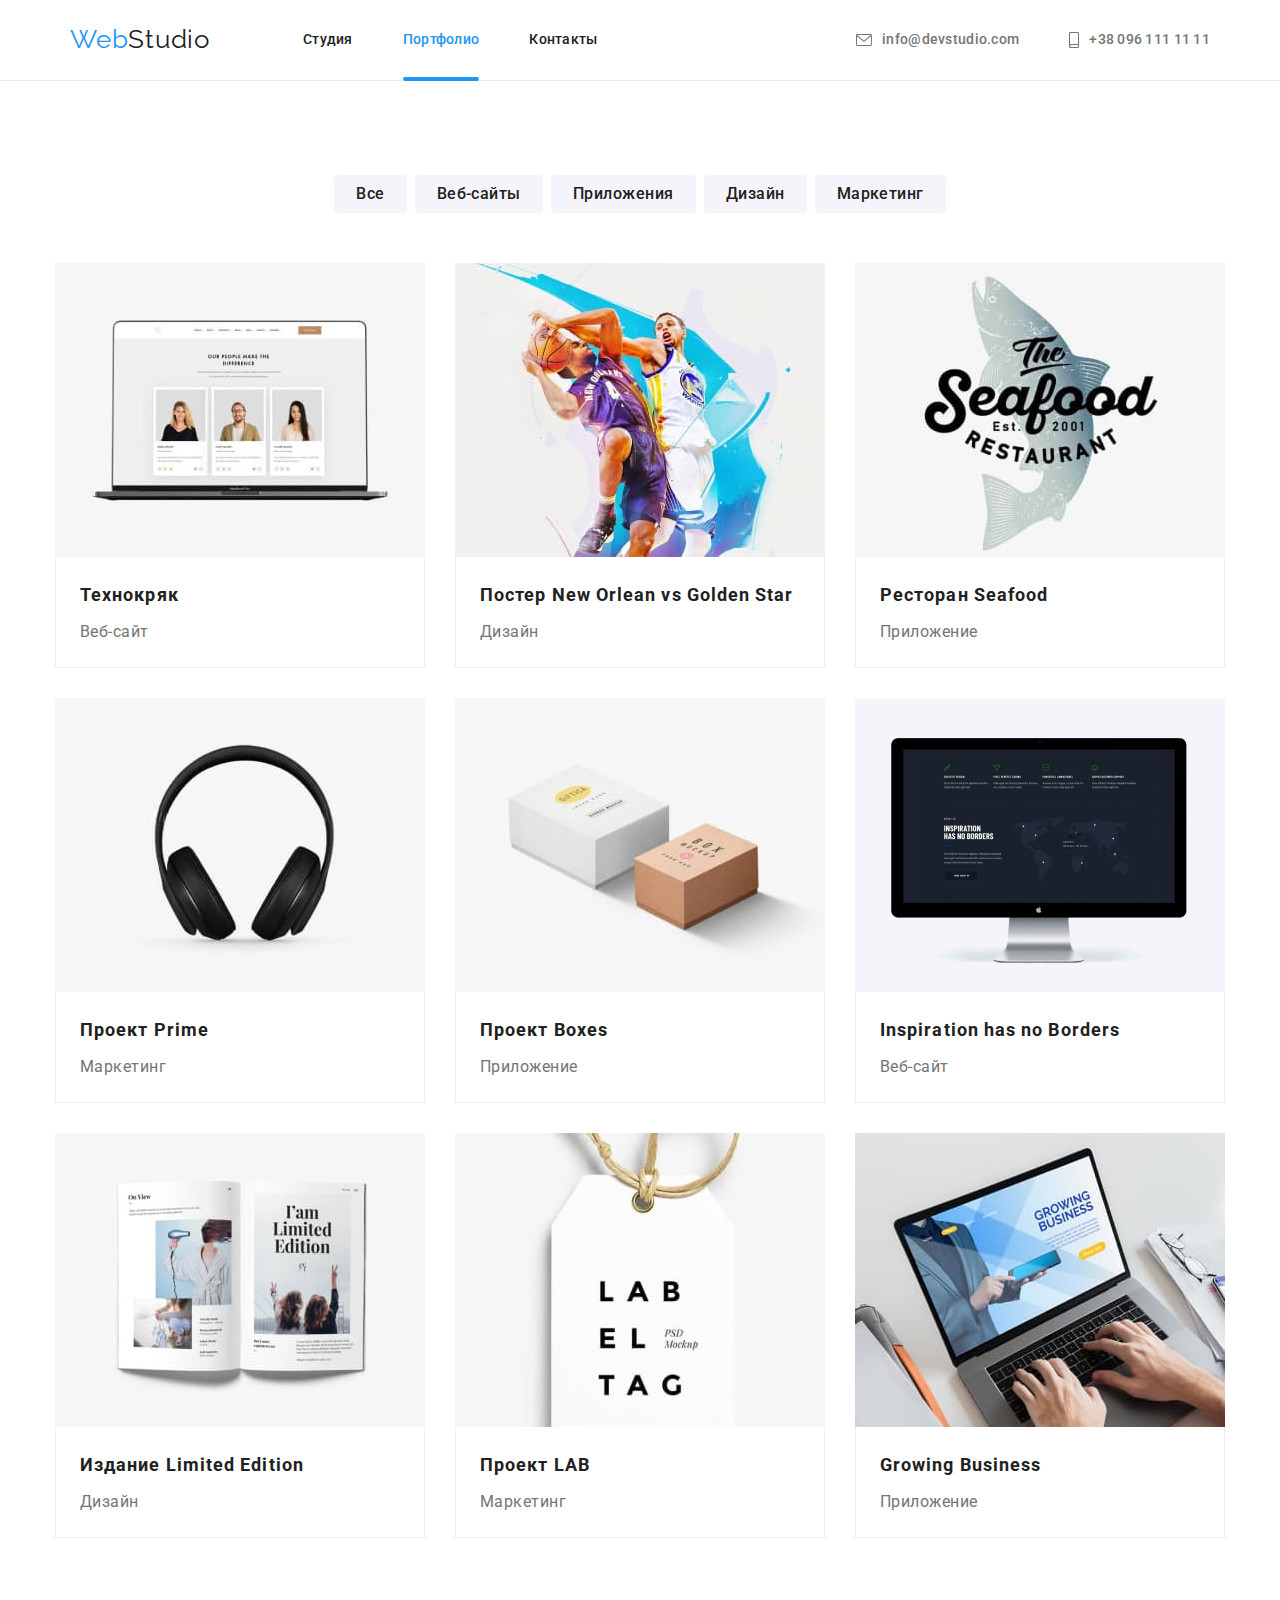
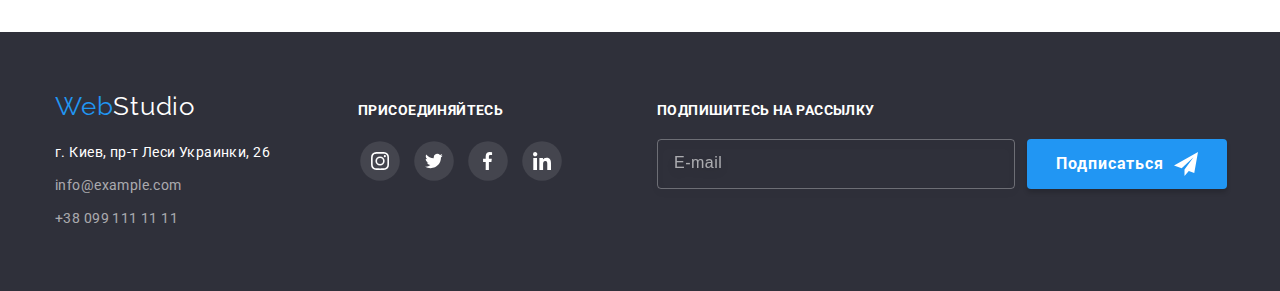
==== portfolio.html @ c90f74dd "Поменяла классы по БЕМ по странице Студии, шапка, футер (без проверки ментора)" ====
<!DOCTYPE html>
<html lang="ru">

<head>
    <meta charset="UTF-8">
    <meta http-equiv="X-UA-Compatible" content="IE=edge">
    <meta name="viewport" content="width=device-width, initial-scale=1.0">
    <title>Document</title>

    <link rel="preconnect" href="https://fonts.googleapis.com">
    <link rel="preconnect" href="https://fonts.gstatic.com" crossorigin>
    <link
        href="https://fonts.googleapis.com/css2?family=Raleway:wght@700&family=Roboto:wght@400;500;700;900&display=swap"
        rel="stylesheet">
    <link rel="stylesheet" href="https://cdnjs.cloudflare.com/ajax/libs/modern-normalize/1.1.0/modern-normalize.min.css"
    integrity="sha512-wpPYUAdjBVSE4KJnH1VR1HeZfpl1ub8YT/NKx4PuQ5NmX2tKuGu6U/JRp5y+Y8XG2tV+wKQpNHVUX03MfMFn9Q=="
    crossorigin="anonymous" referrerpolicy="no-referrer" />

    <link rel="stylesheet" href="./css/styles.css">
</head>

<body>

    <!-- Шапка сайта -->
    
    <header class="page-header">
        <div class="container header">
            <a href="/" class="logo">
                <span lang="en">Web</span><span class="logo__text">Studio</span>
            </a>
        
            <nav class="site-nav">
                <ul class="site-nav__list">
                    <li class="site-nav__item">
                        <a href="./index.html" class="site-nav__link">Студия</a>
                    </li>
                    <li class="site-nav__item">
                        <a href="./portfolio.html" class="site-nav__link site-nav__link--active">Портфолио</a>
                    </li>
                    <li class="site-nav__item">
                        <a href="#" class="site-nav__link">Контакты</a>
                    </li>
                </ul>
            </nav>
        
            <ul class="contacts-list">
                <li class="contacts-list__item">
                    <a href="mailto:info@devstudio.com" class="contacts-list__link">
                    <svg class="contacts-list__icon" width="16px" height="12px">
                        <use href="./images/icons.svg#envelope"></use>
                    </svg>info@devstudio.com</a>
                </li>
                <li class="contacts-list__item">
                    <a href="tel:+380961111111" class="contacts-list__link">
                    <svg class="contacts-list__icon" width="10px" height="16px">
                        <use href="./images/icons.svg#smartphone"></use>
                    </svg>+38 096 111 11 11</a>
                </li>
            </ul>
        </div>
    </header>

    <main>  

     <!-- Портфолио -->
    
        <section class="portfolio-section">

            <!-- Фильтр -->

            <h1 class="hidden-elem">Портфолио</h1>
            <div class="container">
                <ul class="portfolio-list">
                    <li class="item"><button type="button" class="btn-filter">Все</button></li>
                    <li class="item"><button type="button" class="btn-filter">Веб-сайты</button></li>
                    <li class="item"><button type="button" class="btn-filter">Приложения</button></li>
                    <li class="item"><button type="button" class="btn-filter">Дизайн</button></li>
                    <li class="item"><button type="button" class="btn-filter">Маркетинг</button></li>
                </ul>
            </div>

            <!-- Герой -->

            <div class="container">
                <ul class="portfolio">
                    <li class="element">
                        <div class="portfolio-thumb">
                            <img src="./images/people.jpg" 
                                class="portfolio-photo" 
                                alt="Наши люди" 
                                width="370">
                            <div class="thumb-info">
                                    <p>Технокряк это современная площадка распространения коронавируса. Компании используют эту платформу для цифрового
                                    шпионажа и атак на защищённые сервера конкурентов.</p>
                            </div>
                        </div>
                        <div class="portfolio-card">
                            <h2 class="porfolio-title">Технокряк</h2>
                            <p class="portfolio-project">Веб-сайт</p>
                        </div>
                    </li>

                    <li class="element">
                        <div class="portfolio-thumb">
                            <img src="./images/poster.jpg" 
                                class="portfolio-photo" 
                                alt="Постер Новый Орлеан" 
                                width="370">
                            <div class="thumb-info">
                                <p>Технокряк это современная площадка распространения коронавируса. Компании используют эту
                                    платформу для цифрового
                                    шпионажа и атак на защищённые сервера конкурентов.</p>
                            </div>
                        </div>
                        <div class="portfolio-card">
                            <h2 class="porfolio-title">Постер New Orlean vs Golden Star</h2>
                            <p class="portfolio-project">Дизайн</p>
                        </div>
                    </li>

                    <li class="element">
                        <div class="portfolio-thumb">
                            <img src="./images/seafood.jpg" 
                                class="portfolio-photo" 
                                alt="Ресторан морепродуктов" 
                                width="370">
                             <div class="thumb-info">
                                <p>Технокряк это современная площадка распространения коронавируса. Компании используют эту
                                    платформу для цифрового
                                    шпионажа и атак на защищённые сервера конкурентов.</p>
                            </div>
                        </div>
                        <div class="portfolio-card">
                            <h2 class="porfolio-title">Ресторан Seafood</h2>
                            <p class="portfolio-project">Приложение</p>
                        </div>
                    </li>

                    <li class="element">
                        <div class="portfolio-thumb">
                            <img src="./images/prime.jpg" 
                                class="portfolio-photo" 
                                alt="Наушники" 
                                width="370">
                            <div class="thumb-info">
                                <p class="info-title">Технокряк это современная площадка распространения коронавируса. Компании используют эту
                                    платформу для цифрового
                                    шпионажа и атак на защищённые сервера конкурентов.</p>
                            </div>
                        </div>
                        <div class="portfolio-card">
                            <h2 class="porfolio-title">Проект Prime</h2>
                            <p class="portfolio-project">Маркетинг</p>
                        </div>
                    </li>

                    <li class="element">
                        <div class="portfolio-thumb">
                            <img src="./images/boxes.jpg" 
                                class="portfolio-photo" 
                                alt="Две коробки" 
                                width="370">
                            <div class="thumb-info">
                                <p class="info-title">Технокряк это современная площадка распространения коронавируса. Компании используют эту
                                    платформу для цифрового
                                    шпионажа и атак на защищённые сервера конкурентов.</p>
                            </div>
                        </div>
                        <div class="portfolio-card">
                            <h2 class="porfolio-title">Проект Boxes</h2>
                            <p class="portfolio-project">Приложение</p>
                        </div>
                    </li>

                    <li class="element">
                        <div class="portfolio-thumb">
                            <img src="./images/borders.jpg" 
                                class="portfolio-photo" 
                                alt="Монитор компьютера" 
                                width="370">
                            <div class="thumb-info">
                                <p class="info-title">Технокряк это современная площадка распространения коронавируса. Компании используют эту
                                    платформу для цифрового
                                    шпионажа и атак на защищённые сервера конкурентов.</p>
                            </div>
                        </div>
                        <div class="portfolio-card">
                            <h2 class="porfolio-title">Inspiration has no Borders</h2>
                            <p class="portfolio-project">Веб-сайт</p>
                        </div>
                    </li>

                    <li class="element">
                        <div class="portfolio-thumb">
                            <img src="./images/limited.jpg" 
                                class="portfolio-photo" 
                                alt="Журнал" 
                                width="370">
                            <div class="thumb-info">
                                <p class="info-title">Технокряк это современная площадка распространения коронавируса. Компании используют эту
                                    платформу для цифрового
                                    шпионажа и атак на защищённые сервера конкурентов.</p>
                            </div>
                        </div>
                        <div class="portfolio-card">
                            <h2 class="porfolio-title">Издание Limited Edition</h2>
                            <p class="portfolio-project">Дизайн</p>
                        </div>
                    </li>

                    <li class="element">
                        <div class="portfolio-thumb">
                            <img src="./images/lab.jpg" 
                                class="portfolio-photo" 
                                alt="Ярлык с буквами" 
                                width="370">
                            <div class="thumb-info">
                                <p class="info-title">Технокряк это современная площадка распространения коронавируса. Компании используют эту
                                    платформу для цифрового
                                    шпионажа и атак на защищённые сервера конкурентов.</p>
                            </div>
                        </div>
                        <div class="portfolio-card">
                            <h2 class="porfolio-title">Проект LAB</h2>
                            <p class="portfolio-project">Маркетинг</p>
                        </div>
                    </li>

                    <li class="element">
                        <div class="portfolio-thumb">
                            <img src="./images/growing-business.jpg" 
                                class="portfolio-photo" 
                                alt="Руки на клавиатуре ноутбука" 
                                width="370">
                            <div class="thumb-info">
                                <p class="info-title">Технокряк это современная площадка распространения коронавируса. Компании используют эту
                                        платформу для цифрового
                                        шпионажа и атак на защищённые сервера конкурентов.</p>
                            </div>
                        </div>
                        <div class="portfolio-card">
                            <h2 class="porfolio-title">Growing Business</h2>
                            <p class="portfolio-project">Приложение</p>
                        </div>
                    </li>
                </ul>
            </div>
        </section>
   
    </main>

    <!-- Подвал страницы -->

    <footer class="footer">
        <div class="container box">
            <div class="container-footer">
                    <a href="/" class="logo logo--footer">
                        <span lang="en">Web</span><span class="logo__text logo__text--inverse">Studio</span>
                    </a>
    
                <address class="address">
                    <span class="street"> г. Киев, пр-т Леси Украинки, 26 </span><br>
                    <a href="mailto:info@example.com" class="mail">info@example.com</a> <br>
                    <a href="tel:+380991111111" class="phone">+38 099 111 11 11</a>
                </address>
            </div>
    
            <div class="welcome-box">
                <h3 class="welcome-title">Присоединяйтесь</h3>
                <ul class="footer-list">
                    <li class="footer-item">
                        <a href="" class="link-footer">
                            <svg class="icon-footer" width="20" height="20">
                                <use href="./images/icons.svg#instagram"></use>
                            </svg>
                        </a>
                    </li>
                    <li class="footer-item">
                        <a href="" class="link-footer">
                            <svg class="icon-footer" width="20" height="20">
                                <use href="./images/icons.svg#twitter"></use>
                            </svg>
                        </a>
                    </li>
                    <li class="footer-item">
                        <a href="" class="link-footer">
                            <svg class="icon-footer" width="20" height="20">
                                <use href="./images/icons.svg#facebook"></use>
                            </svg>
                        </a>
                    </li>
                    <li class="footer-item">
                        <a href="" class="link-footer">
                            <svg class="icon-footer" width="20" height="20">
                                <use href="./images/icons.svg#linkedin"></use>
                            </svg>
                        </a>
                    </li>
                </ul>
            </div>
    
            <form class="subscribe">
                <div class="subscribe-field">
                    <label for="subscribe">Подпишитесь на рассылку</label>
                    <input type="email" class="subscribe-input" name="subscribe" id="subscribe" placeholder="E-mail">
                </div>
                <button type="submit" class="subscribe-button">Подписаться
                    <svg class="icon-send" width="24" height="24">
                        <use href="./images/icons.svg#icon-send"></use>
                    </svg>
                </button>
            </form>
        </div>
    </footer>
    
</body>

</html>
---- css/styles.css ----
/* цвет основного текста color: #757575; 
цвет вторичного текста #212121; */
/* акцент #2196F3; */
/* цвет фона основной #E5E5E5;
цвет фона главный #2F303A;
цвет фона вторичный #F5F4FA;
цвет соц иконок #AFB1B8 
тайминг распределения времени cubic-bezier(0.4, 0, 0.2, 1)*/

:root {
  --primary-text-color: #757575;
  --title-text-color: #212121;
  --accent-color: #2196f3;
  --primary-white-color: #ffffff;
  --bcg-main-color: #2f303a;
  --bcg-secondary: #f5f4fa;
  --icon-soc-color: #afb1b8;
  --timing-function: cubic-bezier(0.4, 0, 0.2, 1);
}

body {
  font-family: "Roboto", sans-serif;
  color: var(--primary-text-color);
  margin: 0px;
}

.container {
  width: 1200px;
  padding: 0 15px;
  margin: auto;
  /* outline: 1px solid tomato; */
}

ul {
  list-style: none;
  margin: 0px;
  padding-left: 0px;
  padding-right: 0px;
}

a {
  list-style: none;
}

h1,
h2,
h3,
p {
  margin: 0px;
}

html {
  box-sizing: border-box;
}

*,
*::before,
*::after {
  box-sizing: inherit;
}

img {
  display: block;
}

.section {
  padding-top: 94px;
}

.hidden-elem {
  width: 1px;
  height: 1px;
  overflow: hidden;
  opacity: 0;
  margin-top: -1px;
}

/* =========== Header =========== */

.page-header {
  border-bottom: 1px solid #ececec;
}

/* =========== Logo =========== */

.logo {
  margin-right: 93px;
  font-family: Raleway, sans-serif;
  font-size: 26px;
  line-height: 1.12;
  letter-spacing: 0.03em;
  color: var(--accent-color);
  text-decoration: none;
}

.logo__text {
  color: var(--title-text-color);
}

.logo__text--inverse {
  color: var(--primary-white-color);
}

/* =========== Site nav =========== */

.site-nav__list {
  display: flex;
}

.site-nav__item:not(:last-child) {
  margin-right: 50px;
}

.site-nav__link {
  display: block;
  padding-top: 32px;
  padding-bottom: 28px;

  color: var(--title-text-color);
  font-weight: 500;
  font-size: 14px;
  line-height: 1.14;
  letter-spacing: 0.02em;
  text-decoration: none;

  transform: scale(1);
  transition: transform 250ms cubic-bezier(0.4, 0, 0.2, 1);
}

.site-nav__link:hover,
.site-nav__link:focus {
  color: var(--accent-color);

  transform: scale(1.1);
  transition: transform 250ms cubic-bezier(0.4, 0, 0.2, 1);
}

.site-nav__link--active {
  color: var(--accent-color);
}

.site-nav__link--active::after {
  content: "";
  display: block;
  position: relative;
  top: 29px;
  bottom: auto;
  width: 100%;
  height: 4px;
  background-color: var(--accent-color);
  border-radius: 4px;
}

/* =========== Contacts =========== */

.contacts-list {
  display: inline-flex;
  margin-left: auto;
  justify-content: center;
}

.contacts-list__item {
  margin-left: 50px;
}

.contacts-list__link {
  display: flex;
  align-items: center;
  color: var(--primary-text-color);
  font-weight: 500;
  font-size: 14px;
  line-height: 1.14;
  letter-spacing: 0.02em;
  text-decoration: none;

  transform: scale(1);
  transition: transform 250ms cubic-bezier(0.4, 0, 0.2, 1);
}

.contacts-list__link:hover,
.contacts-list__link:focus {
  color: var(--accent-color);

  transform: scale(1.1);
  transition: transform 250ms cubic-bezier(0.4, 0, 0.2, 1);
}

.contacts-list__icon {
  margin-right: 10px;
  fill: currentColor;
}

.contacts-list__icon:hover,
.contacts-list__icon:focus {
  fill: var(--accent-color);

  transition: transform 250ms cubic-bezier(0.4, 0, 0.2, 1);
}

/* =========== Container Header =========== */

.header {
  display: flex;
  align-items: center;
  width: 1170px;
  padding-right: 15px;
  padding-left: 15px;
}

/* =========== Footer =========== */

.footer {
  padding-top: 60px;
  padding-bottom: 60px;
  background-color: var(--bcg-main-color);
}

.logo--footer {
  display: block;
  margin-bottom: 20px;
}

.welcome-title {
  font-weight: bold;
  font-size: 14px;
  line-height: 1.14;
  letter-spacing: 0.03em;
  text-transform: uppercase;
  color: var(--primary-white-color);
  margin-bottom: 20px;
}

.welcome-box {
  margin-right: 93px;
}

.container.box {
  display: flex;
  align-items: baseline;
}

.container-footer {
  margin-right: 70px;
}

.footer-list {
  display: flex;
}

.link-footer {
  display: flex;
  justify-content: center;
  align-items: center;
  width: 44px;
  height: 44px;
  border-radius: 50%;
  background: rgba(255, 255, 255, 0.1);
  /* margin-right: 10px; */

  transform: scale(0.9);
  transition: transform 250ms cubic-bezier(0.4, 0, 0.2, 1);
}

.footer-item:not(:last-child) {
  margin-right: 10px;
}

.link-footer:hover,
.link-footer:focus {
  background-color: var(--accent-color);

  transform: scale(1);
  transition: transform 250ms cubic-bezier(0.4, 0, 0.2, 1);
}

.icon-footer {
  display: flex;
  justify-content: center;
  align-items: center;
  fill: var(--primary-white-color);
}

.color-studio {
  color: var(--primary-white-color);
}

.address {
  display: inline-block;
  width: 231px;
  font-style: normal;
  font-size: 14px;
  line-height: 1.71;
  letter-spacing: 0.03em;
  color: rgba(255, 255, 255, 0.6);
}
.address .street {
  display: inline-block;
  margin-bottom: 9px;
  color: var(--primary-white-color);
  background: #2f303a;
}

.address .mail,
.address .phone {
  display: inline-block;
  text-decoration: none;
  color: rgba(255, 255, 255, 0.6);

  transform: scale(1);
  transition: transform 250ms cubic-bezier(0.4, 0, 0.2, 1);
}

.address .mail {
  margin-bottom: 9px;
}

.address .mail:hover,
.address .mail:focus {
  color: var(--accent-color);

  transform: scale(1.1);
  transition: transform 250ms cubic-bezier(0.4, 0, 0.2, 1);
}

.address .phone:hover,
.address .phone:focus {
  color: var(--accent-color);

  transform: scale(1.1);
  transition: transform 250ms cubic-bezier(0.4, 0, 0.2, 1);
}

/* =========== Footer subscribe =========== */

.subscribe label {
  display: block;
  font-weight: bold;
  font-size: 14px;
  line-height: 1.14;
  letter-spacing: 0.03em;
  text-transform: uppercase;
  color: var(--primary-white-color);

  margin-bottom: 20px;
}

.subscribe {
  display: flex;
  align-items: flex-end;
}

.subscribe-field {
  margin-right: 12px;
}
.subscribe-button {
  display: flex;
  align-items: center;
  justify-content: center;
  font-family: Roboto, sans-serif;
  padding: 10px 28px;
  font-weight: bold;
  font-size: 16px;
  line-height: 1.87;
  letter-spacing: 0.06em;
  color: var(--primary-white-color);

  background-color: var(--accent-color);
  width: 200px;
  height: 50px;
  border: 0px;
  border-radius: 4px;
  box-shadow: 0px 4px 4px rgba(0, 0, 0, 0.15);
  cursor: pointer;

  transform: scale(1);
  transition: transform 250ms cubic-bezier(0.4, 0, 0.2, 1);
}

.icon-send {
  margin-left: 10px;
}

.subscribe-button:hover,
.subscribe-button:focus {
  background-color: #1976d2;

  transform: scale(1.1);
  transition: transform 250ms cubic-bezier(0.4, 0, 0.2, 1);
}

.subscribe-input {
  width: 358px;
  height: 50px;
  /* margin-right: auto; */
  padding: 15px 16px;
  background-color: inherit;
  border: 1px solid rgba(255, 255, 255, 0.3);
  box-sizing: border-box;
  filter: drop-shadow(0px 4px 4px rgba(0, 0, 0, 0.15));
  border-radius: 4px;
}

.subscribe-input::placeholder {
  font-size: 16px;
  line-height: 1.25;
  align-items: center;
  letter-spacing: 0.03em;
  color: rgba(255, 255, 255, 0.6);
}

/* ============== Hero ============== */

/* =========== Overlay =========== */

.overlay {
  height: 600px;
  max-width: 1600px;
  margin-left: auto;
  margin-right: auto;
  background-image: linear-gradient(
      to right,
      rgba(47, 48, 58, 0.4),
      rgba(47, 48, 58, 0.4)
    ),
    url(../images/main-photo.jpg);
  background-position: center;
  background-size: cover;
}

.hero {
  padding-top: 200px;
  padding-bottom: 200px;
  text-align: center;
  background-color: var(--bcg-main-color);
}

.hero-title {
  margin-bottom: 30px;
  font-weight: 900;
  font-size: 44px;
  line-height: 1.36;
  letter-spacing: 0.06em;

  text-transform: uppercase;
  color: var(--primary-white-color);
}

/* =========== Button =========== */

.main-btn {
  padding: 10px 32px;
  border: 0px;
  border-radius: 4px;
  font-family: Roboto, sans-serif;
  font-weight: bold;
  font-size: 16px;
  line-height: 1.87;
  letter-spacing: 0.06em;
  color: var(--primary-white-color);

  background-color: var(--accent-color);
  box-shadow: 0px 4px 4px rgba(0, 0, 0, 0.15);
  cursor: pointer;

  transform: scale(1);
  transition: transform 250ms cubic-bezier(0.4, 0, 0.2, 1);
}

.main-btn:hover,
.main-btn:focus {
  background-color: #1976d2;

  transform: scale(1.1);
  transition: transform 250ms cubic-bezier(0.4, 0, 0.2, 1);
}

.button-service {
  cursor: pointer;
}

/* =========== Features =========== */

.feature-list {
  display: flex;
  justify-content: center;
  align-content: center;
}

.feature-list__item {
  width: 270px;
}

.feature-list__icon {
  display: flex;
  align-items: center;
  justify-content: center;
  width: 270px;
  height: 120px;
  background-color: var(--bcg-secondary);
}

.feature-list__item {
  margin-left: 30px;
}

.feature-list__title {
  margin-top: 30px;
  margin-bottom: 10px;
  font-weight: bold;
  font-size: 14px;
  line-height: 1.14;
  letter-spacing: 0.03em;
  text-transform: uppercase;
  color: var(--title-text-color);
}

.feature-list__text {
  font-size: 14px;
  line-height: 1.71;
  letter-spacing: 0.03em;
}

/* =========== Our works =========== */

.work-section {
  padding-top: 94px;
  padding-bottom: 94px;
}
.work-section__title {
  text-align: center;
  margin-bottom: 50px;
  font-weight: bold;
  font-size: 36px;
  line-height: 1.16;
  letter-spacing: 0.03em;
  color: var(--title-text-color);
}

.work-list {
  display: flex;
  flex-basis: calc(100% / 3);
}

.work-list__item {
  margin-right: 30px;
}

.work-list__item:nth-child(3n) {
  margin-right: 0px;
}

.work-list__img {
  position: relative;
}

.work-descript {
  display: block;
  position: absolute;
  content: "";
  bottom: 0px;
  width: 100%;
  height: 70px;
  background-color: rgba(47, 48, 58, 0.8);
}

.work-descript__title {
  padding: 27px;
  font-weight: bold;
  font-size: 14px;
  line-height: 1.14;
  text-align: center;
  letter-spacing: 0.03em;
  text-transform: uppercase;
  color: #ffffff;
}

/* =========== Team section =========== */

.team-section {
  padding-top: 94px;
  padding-bottom: 94px;
  background-color: var(--bcg-secondary);
}

.team-section__title {
  text-align: center;
  margin-bottom: 50px;
  font-weight: bold;
  font-size: 36px;
  line-height: 1.16;
  letter-spacing: 0.03em;
  color: var(--title-text-color);
}

.team-list {
  display: flex;
}

.team-list__item {
  width: calc((100% - 90px) / 4);
  margin-right: 30px;
  box-shadow: 0px 1px 3px rgba(0, 0, 0, 0.12), 0px 1px 1px rgba(0, 0, 0, 0.14),
    0px 2px 1px rgba(0, 0, 0, 0.2);
  border-radius: 0px 0px 4px 4px;
}

.team-item:nth-child(4n) {
  margin-right: 0px;
}

.team-box {
  padding-top: 30px;
  padding-bottom: 16px;
  text-align: center;
  background-color: var(--primary-white-color);
}

.team-box__name {
  font-weight: 500;
  font-size: 16px;
  line-height: 1.18;
  letter-spacing: 0.03em;
  color: var(--title-text-color);
}

.team-box__profession {
  margin-top: 10px;
  font-size: 16px;
  line-height: 1.18;
  letter-spacing: 0.03em;
}

/* =========== Social-box =========== */

.social-box {
  padding: 0px 32px 30px;
  background-color: var(--primary-white-color);
}

.social-list {
  display: flex;
  justify-content: center;
}

.social-list__item {
  margin-right: 10px;
}

.social-list__link {
  display: flex;
  justify-content: center;
  align-items: center;
  width: 44px;
  height: 44px;
  border-radius: 50%;

  transform: scale(0.9);
  transition: transform 250ms cubic-bezier(0.4, 0, 0.2, 1);
}

.social-list__link:last-child {
  margin-right: 0px;
}

.social-list__icon {
  fill: var(--icon-soc-color);
}

.social-list__link:focus,
.social-list__link:hover {
  background-color: var(--accent-color);
  transform: scale(1);
  transition: transform 250ms cubic-bezier(0.4, 0, 0.2, 1);
}

.social-list__link:focus .social-list__icon,
.social-list__link:hover .social-list__icon {
  fill: var(--primary-white-color);
}

/* =========== Our regular clients =========== */

.client-section {
  padding-top: 94px;
  padding-bottom: 94px;
}

.client-section__title {
  text-align: center;
  margin-bottom: 50px;
  color: var(--title-text-color);

  font-weight: bold;
  font-size: 36px;
  line-height: 1.16;
  letter-spacing: 0.03em;
}

.client-section__list {
  display: flex;
  justify-content: center;
}

.client-section__item {
  width: 170px;
  height: 90px;
  margin-right: 30px;
}

.client-section__item:last-child {
  margin-right: 0px;
}

.client-section__icon {
  justify-content: center;
  align-items: center;
  fill: var(--icon-soc-color);
}

.client-section__link {
  display: flex;
  align-items: center;
  justify-content: center;
  width: 100%;
  height: 100%;
  border: 1px solid #afb1b8;
  border-radius: 4px;

  transform: translate(0%, 0%);
  transition: transform 250ms cubic-bezier(0.4, 0, 0.2, 1);
}

.client-section__link:hover,
.client-section__link:focus {
  border-color: var(--accent-color);

  transform: translate(2%, 2%);
  transition: transform 250ms cubic-bezier(0.4, 0, 0.2, 1);
}

.client-section__link:hover .client-section__icon,
.client-section__link:focus .client-section__icon {
  fill: var(--accent-color);

  transform: translate(2%, 2%);
  transition: transform 250ms cubic-bezier(0.4, 0, 0.2, 1);
}

/* =========== Portfolio =========== */

.portfolio-section {
  padding-top: 94px;
  padding-bottom: 94px;
}

/* =========== Portfolio Button =========== */

.portfolio-list {
  display: flex;
  justify-content: center;
  margin-bottom: 50px;
}

.portfolio-list .item + .item {
  margin-left: 8px;
}

.btn-filter {
  padding: 6px 22px;
  background: var(--bcg-secondary);
  border: 0px;
  border-radius: 4px;

  font-family: Roboto, sans-serif;
  font-weight: 500;
  font-size: 16px;
  line-height: 1.62;
  text-align: center;
  letter-spacing: 0.03em;
  color: var(--title-text-color);
  cursor: pointer;

  transform: scale(1);
  transition: transform 250ms cubic-bezier(0.4, 0, 0.2, 1);
}

.btn-filter:hover,
.btn-filter:focus {
  color: var(--primary-white-color);
  background-color: var(--accent-color);
  box-shadow: 0 3px 1px 0 rgba(0, 0, 0, 0.1), 0px 1px 2px rgba(0, 0, 0, 0.08),
    0px 2px 2px rgba(0, 0, 0, 0.12);

  transform: scale(1.1);
  transition: transform 250ms cubic-bezier(0.4, 0, 0.2, 1);
}

/* =========== Portfolio section =========== */

.portfolio {
  display: flex;
  flex-wrap: wrap;
}

.element:hover,
.element:focus {
  box-shadow: 0 1px 1px 0 rgba(0, 0, 0, 0.12), 0px 4px 4px rgba(0, 0, 0, 0.06),
    1px 4px 6px rgba(0, 0, 0, 0.16);
}
.portfolio-photo {
  display: block;
  overflow: hidden;
}

.element {
  width: calc((100% - 60px) / 3);
  margin-right: 30px;
  margin-bottom: 30px;
  overflow: hidden;
}

.element:nth-child(3n) {
  margin-right: 0px;
}

.element:nth-last-child(-n + 3) {
  margin-bottom: 0px;
}

.porfolio-title {
  font-weight: bold;
  font-size: 18px;
  line-height: 2;
  letter-spacing: 0.06em;
  color: var(--title-text-color);
}

.portfolio-card {
  padding: 20px 24px;
  border-left: 1px solid #eeeeee;
  border-right: 1px solid #eeeeee;
  border-bottom: 1px solid #eeeeee;
}
.portfolio-project {
  margin-top: 4px;
  font-size: 16px;
  line-height: 1.87;
  letter-spacing: 0.03em;
  color: var(--primary-text-color);
}

/* ======= Выпадение окна с текстом в Портфолио ======= */

.portfolio-thumb {
  position: relative;
  overflow: hidden;
}

.thumb-info {
  display: inline-block;
  position: absolute;
  padding-top: 63px;
  padding-left: 24px;
  padding-right: 24px;

  font-size: 18px;
  line-height: 1.55;
  letter-spacing: 0.03em;
  color: var(--primary-white-color);

  top: 0px;
  left: 0px;
  bottom: 0px;
  width: 100%;
  height: 100%;
  background-color: rgba(33, 150, 243, 0.9);

  transform: translateY(100%);
  transition: transform 250ms cubic-bezier(0.4, 0, 0.2, 1);
}

.portfolio-thumb:hover .thumb-info {
  transform: translateY(0%);
  transition: transform 250ms cubic-bezier(0.4, 0, 0.2, 1);
  opacity: 1;
}

/* ============= Modal ============ */

.backdrop {
  position: fixed;
  top: 0px;
  left: 0px;
  width: 100%;
  height: 100%;
  background-color: rgba(0, 0, 0, 0.2);

  opacity: 1;
  transition: opacity 250ms cubic-bezier(0.4, 0, 0.2, 1);
}

.backdrop.is-hidden {
  opacity: 0;
  pointer-events: none;
}

.modal {
  position: absolute;
  width: 528px;
  height: 581px;
  padding: 40px 39px 40px 41px;
  top: 50%;
  left: 50%;
  transform: translate(-50%, -50%) scale(1);

  transition: transform 250ms cubic-bezier(0.4, 0, 0.2, 1);

  background-color: var(--primary-white-color);
  box-shadow: 0px 1px 3px rgba(0, 0, 0, 0.12), 0px 1px 1px rgba(0, 0, 0, 0.14),
    0px 2px 1px rgba(0, 0, 0, 0.2);
  border-radius: 4px;
}

.backdrop.is-hidden .modal {
  transform: translate(-50%, -50%) scale(1.1);
}

.close-modal {
  position: absolute;
  top: 8px;
  right: 8px;
  width: 30px;
  height: 30px;
  background: var(--primary-white-color);
  border: 1px solid rgba(0, 0, 0, 0.1);
  border-radius: 50%;
  padding: 0px;

  cursor: pointer;
}

.icon-close {
  position: absolute;
  top: 8px;
  right: 8px;
  fill: var(--title-text-color);

  transition: background-color 250ms cubic-bezier(0.4, 0, 0.2, 1);
}

.close-modal:hover .icon-close {
  fill: var(--accent-color);

  transition: background-color 250ms cubic-bezier(0.4, 0, 0.2, 1);
}

.submit-button {
  position: absolute;
  left: 50%;
  bottom: 40px;
  transform: translate(-50%);

  padding: 10px 55px 10px 56px;
  border: 0px;
  border-radius: 4px;
  font-weight: bold;
  font-size: 16px;
  line-height: 1.87;
  letter-spacing: 0.06em;
  color: var(--primary-white-color);

  background-color: var(--accent-color);
  width: 200px;
  height: 50px;
  box-shadow: 0px 4px 4px rgba(0, 0, 0, 0.15);
  cursor: pointer;

  transition: background-color 250ms cubic-bezier(0.4, 0, 0.2, 1);
}

.submit-button:hover,
.submit-button:focus {
  background-color: #1976d2;

  transition: background-color 250ms cubic-bezier(0.4, 0, 0.2, 1);
}

/* ============= Form-field ============= */

.modal-title {
  display: inline-block;
  font-weight: bold;
  font-size: 20px;
  line-height: 1.15;
  text-align: center;
  letter-spacing: 0.03em;
  color: var(--title-text-color);
  margin-bottom: 30px;
}

.modal-icon {
  position: absolute;
  top: 50%;
  left: 12px;
  transform: translateY(-50%);
}

.form-field {
  display: flex;
  flex-direction: column;
  position: relative;
  width: 100%;
  margin-bottom: 28px;
}

.form-field input {
  padding: 12px;
  padding-left: 42px;
  border: 1px solid rgba(33, 33, 33, 0.2);
  border-radius: 4px;
  font-size: 16px;

  cursor: pointer;
  transition: background-color 250ms cubic-bezier(0.4, 0, 0.2, 1);
}

.field-comment {
  display: flex;
  flex-direction: column;
  position: relative;
  width: 100%;
  margin-bottom: 20px;
}

.input-modal {
  height: 40px;
}

.input-modal:hover,
.input-modal:focus {
  border-color: var(--accent-color);
  outline-color: var(--accent-color);
  outline: 1px;

  transition: background-color 250ms cubic-bezier(0.4, 0, 0.2, 1);
}

.input-modal:hover + .modal-icon,
.input-modal:focus + .modal-icon {
  fill: var(--accent-color);

  transition: background-color 250ms cubic-bezier(0.4, 0, 0.2, 1);
}

.comment {
  padding: 12px 16px;
  border: 1px solid rgba(33, 33, 33, 0.2);

  cursor: pointer;
}

.comment:hover,
.comment:focus {
  border-color: var(--accent-color);
  outline-color: var(--accent-color);
  outline: 1px;
  font-size: 16px;

  transition: background-color 250ms cubic-bezier(0.4, 0, 0.2, 1);
}

.label-modal {
  position: absolute;
  top: -20px;
  font-size: 12px;
  line-height: 1.16;
  letter-spacing: 0.01em;
  color: var(--primary-text-color);

  margin-bottom: 4px;
}

textarea {
  resize: none;
  border-radius: 4px;
}

::placeholder {
  font-size: 12px;
  line-height: 1.16;
  letter-spacing: 0.01em;

  color: rgba(117, 117, 117, 0.5);
}

.checkbox-form {
  display: flex;
  align-items: center;
  width: 100%;

  margin-bottom: 30px;
}

.checkbox {
  /* -webkit-appearance: none;
  -moz-appearance: none;
  appearance: none; */

  position: absolute;
  width: 1px;
  height: 1px;
  margin: -1px;
  border: 0px;
  padding: 0px;
  clip: rect(0 0 0 0);
  overflow: hidden;
}

.contract {
  font-size: 14px;
  line-height: 1.71;
  letter-spacing: 0.03em;
  color: var(--accent-color);
  text-decoration-skip-ink: none;
}

.icon-checkbox {
  position: relative;
  display: flex;
  justify-content: center;
  align-items: center;
  width: 16px;
  height: 15px;
  border: 2px solid var(--title-text-color);
  border-radius: 2px;
  margin-left: 13px;
  margin-right: 8px;
}

.icon-check {
  position: absolute;
  display: block;
}

.checkbox:checked + .icon-checkbox {
  background-color: var(--accent-color);
  border-color: var(--accent-color);
  background-size: contain;
  background-origin: border-box;
}

.label-checkbox {
  font-weight: normal;
  font-size: 14px;
  line-height: 1.71;
  letter-spacing: 0.03em;
  color: #757575;
}
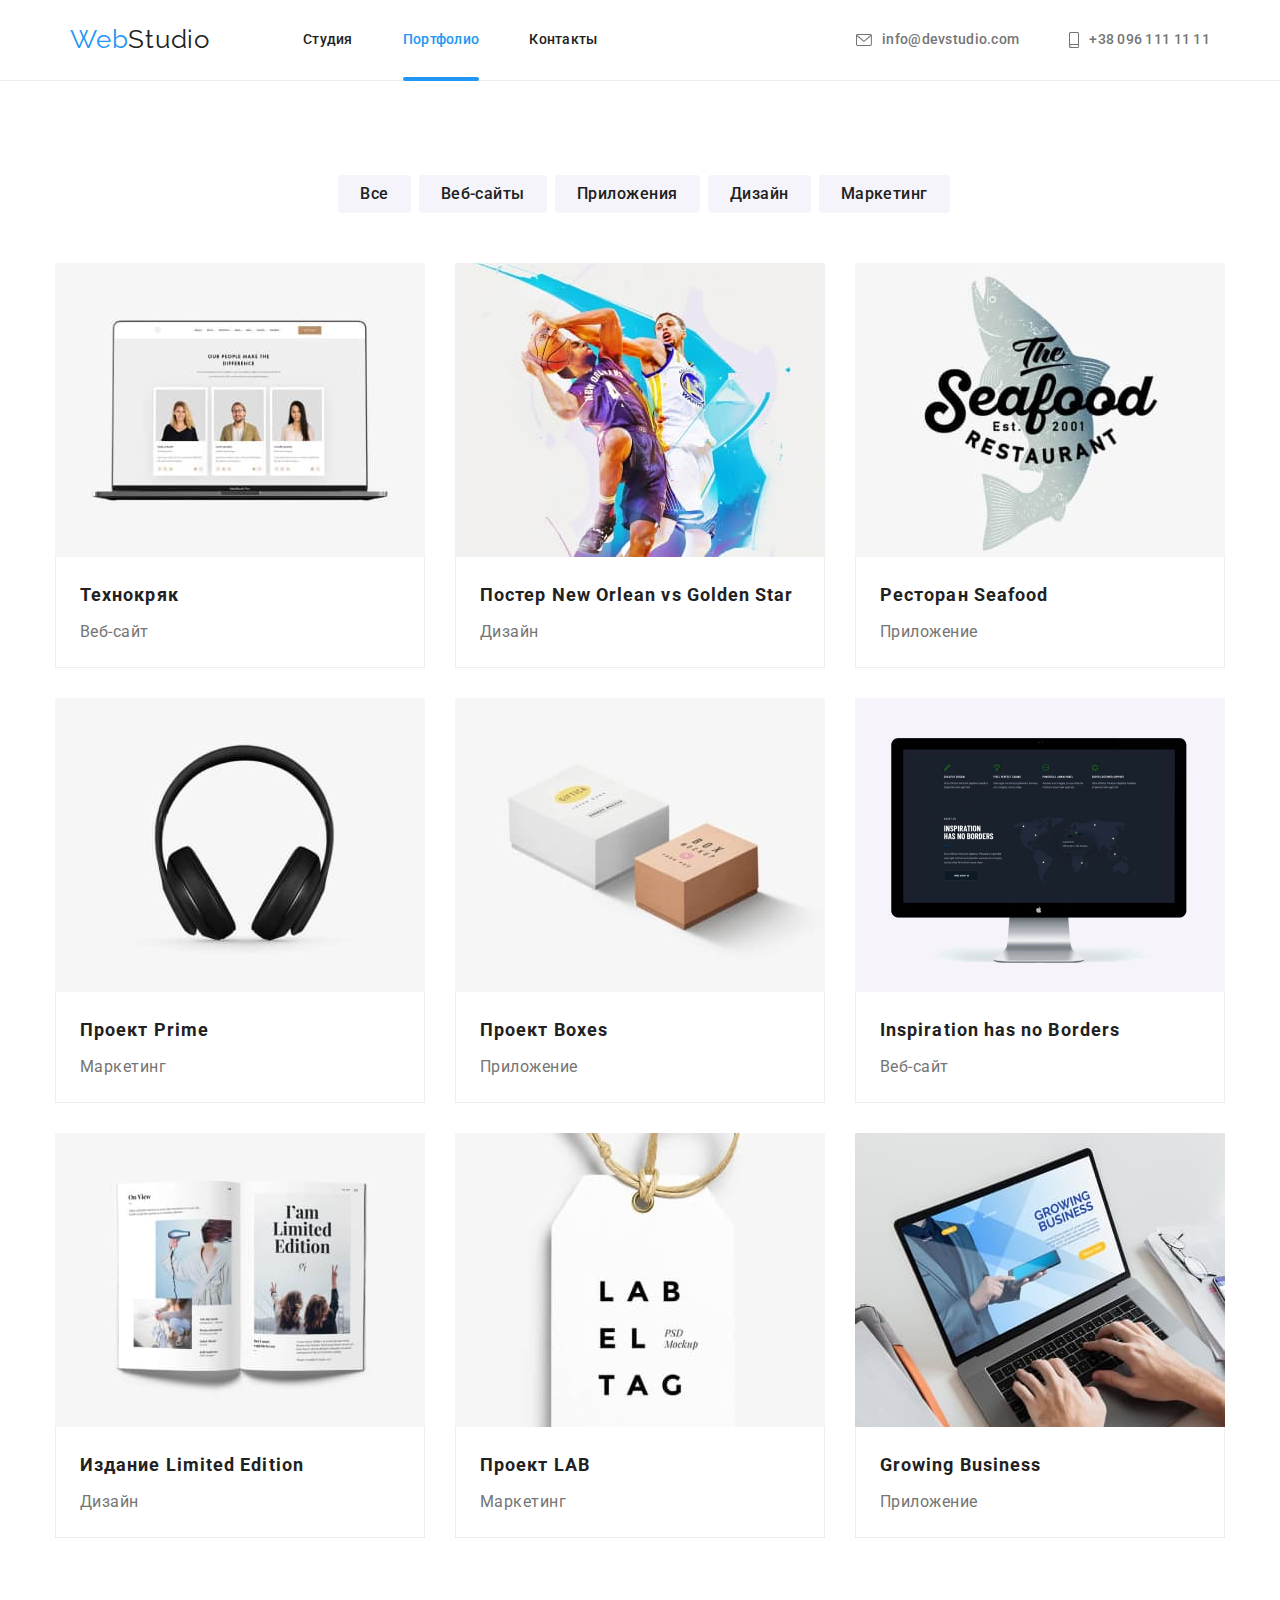
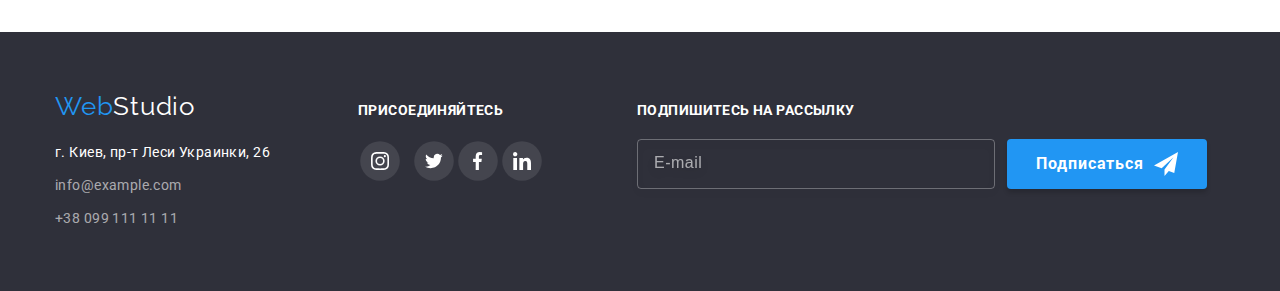
==== commit cebc9d54: "добавила классы по БЕМ в портфолио, модалку, закончила футер" ====
--- a/portfolio.html
+++ b/portfolio.html
@@ -70,182 +70,218 @@
 
             <h1 class="hidden-elem">Портфолио</h1>
             <div class="container">
-                <ul class="portfolio-list">
-                    <li class="item"><button type="button" class="btn-filter">Все</button></li>
-                    <li class="item"><button type="button" class="btn-filter">Веб-сайты</button></li>
-                    <li class="item"><button type="button" class="btn-filter">Приложения</button></li>
-                    <li class="item"><button type="button" class="btn-filter">Дизайн</button></li>
-                    <li class="item"><button type="button" class="btn-filter">Маркетинг</button></li>
+                <ul class="filter-list">
+                    <li class="filter-list__item"><button type="button" class="filter-list__btn">Все</button></li>
+                    <li class="filter-list__item"><button type="button" class="filter-list__btn">Веб-сайты</button></li>
+                    <li class="filter-list__item"><button type="button" class="filter-list__btn">Приложения</button></li>
+                    <li class="filter-list__item"><button type="button" class="filter-list__btn">Дизайн</button></li>
+                    <li class="filter-list__item"><button type="button" class="filter-list__btn">Маркетинг</button></li>
                 </ul>
             </div>
 
-            <!-- Герой -->
-
-            <div class="container">
-                <ul class="portfolio">
-                    <li class="element">
-                        <div class="portfolio-thumb">
+    <!-- Герой -->
+
+    <div class="container">
+        <ul class="projects">
+            <li class="projects__item">
+                <article class="project">
+                    <a href="#" class="project__link">
+                        <div class="project__thumb">
                             <img src="./images/people.jpg" 
-                                class="portfolio-photo" 
-                                alt="Наши люди" 
-                                width="370">
-                            <div class="thumb-info">
-                                    <p>Технокряк это современная площадка распространения коронавируса. Компании используют эту платформу для цифрового
-                                    шпионажа и атак на защищённые сервера конкурентов.</p>
-                            </div>
-                        </div>
-                        <div class="portfolio-card">
-                            <h2 class="porfolio-title">Технокряк</h2>
-                            <p class="portfolio-project">Веб-сайт</p>
-                        </div>
-                    </li>
-
-                    <li class="element">
-                        <div class="portfolio-thumb">
+                            class="project__image" 
+                            alt="Наши люди" 
+                            width="370">
+                            <div class="project__info">
+                                <p>Технокряк это современная площадка распространения коронавируса. Компании используют эту платформу для цифрового
+                            шпионажа и атак на защищённые сервера конкурентов.</p>
+                            </div>          
+                        </div>
+                        <div class="project__border">
+                            <h2 class="project__title">Технокряк</h2>
+                            <p class="project__text">Веб-сайт</p>
+                        </div>   
+                    </a>
+                </article>
+            </li>
+
+            <li class="projects__item">
+                <article class="project">
+                    <a href="#" class="project__link">
+                        <div class="project__thumb">
                             <img src="./images/poster.jpg" 
-                                class="portfolio-photo" 
+                                class="project__image" 
                                 alt="Постер Новый Орлеан" 
                                 width="370">
-                            <div class="thumb-info">
-                                <p>Технокряк это современная площадка распространения коронавируса. Компании используют эту
-                                    платформу для цифрового
-                                    шпионажа и атак на защищённые сервера конкурентов.</p>
-                            </div>
-                        </div>
-                        <div class="portfolio-card">
-                            <h2 class="porfolio-title">Постер New Orlean vs Golden Star</h2>
-                            <p class="portfolio-project">Дизайн</p>
-                        </div>
-                    </li>
-
-                    <li class="element">
-                        <div class="portfolio-thumb">
+                            <div class="project__info">
+                                <p>Технокряк это современная площадка распространения коронавируса. Компании используют эту
+                                    платформу для цифрового
+                                    шпионажа и атак на защищённые сервера конкурентов.</p>
+                            </div>
+                        </div>
+                        <div class="project__border">
+                            <h2 class="project__title">Постер New Orlean vs Golden Star</h2>
+                            <p class="project__text">Дизайн</p>
+                        </div>
+                    </a>
+                </article>
+            </li>
+
+            <li class="projects__item">
+                <article class="project">
+                    <a href="#" class="project__link">
+                        <div class="project__thumb">
                             <img src="./images/seafood.jpg" 
-                                class="portfolio-photo" 
+                                class="project__image" 
                                 alt="Ресторан морепродуктов" 
                                 width="370">
-                             <div class="thumb-info">
-                                <p>Технокряк это современная площадка распространения коронавируса. Компании используют эту
-                                    платформу для цифрового
-                                    шпионажа и атак на защищённые сервера конкурентов.</p>
-                            </div>
-                        </div>
-                        <div class="portfolio-card">
-                            <h2 class="porfolio-title">Ресторан Seafood</h2>
-                            <p class="portfolio-project">Приложение</p>
-                        </div>
-                    </li>
-
-                    <li class="element">
-                        <div class="portfolio-thumb">
+                             <div class="project__info">
+                                <p>Технокряк это современная площадка распространения коронавируса. Компании используют эту
+                                    платформу для цифрового
+                                    шпионажа и атак на защищённые сервера конкурентов.</p>
+                            </div>
+                        </div>
+                        <div class="project__border">
+                            <h2 class="project__title">Ресторан Seafood</h2>
+                            <p class="project__text">Приложение</p>
+                        </div>
+                    </a>
+                </article>
+            </li>
+
+            <li class="projects__item">
+                <article class="project">
+                    <a href="#" class="project__link">
+                        <div class="project__thumb">
                             <img src="./images/prime.jpg" 
-                                class="portfolio-photo" 
+                                class="project__image" 
                                 alt="Наушники" 
                                 width="370">
-                            <div class="thumb-info">
-                                <p class="info-title">Технокряк это современная площадка распространения коронавируса. Компании используют эту
-                                    платформу для цифрового
-                                    шпионажа и атак на защищённые сервера конкурентов.</p>
-                            </div>
-                        </div>
-                        <div class="portfolio-card">
-                            <h2 class="porfolio-title">Проект Prime</h2>
-                            <p class="portfolio-project">Маркетинг</p>
-                        </div>
-                    </li>
-
-                    <li class="element">
-                        <div class="portfolio-thumb">
+                            <div class="project__info">
+                                <p>Технокряк это современная площадка распространения коронавируса. Компании используют эту
+                                    платформу для цифрового
+                                    шпионажа и атак на защищённые сервера конкурентов.</p>
+                            </div>
+                        </div>
+                        <div class="project__border">
+                            <h2 class="project__title">Проект Prime</h2>
+                            <p class="project__text">Маркетинг</p>
+                        </div>
+                    </a>
+                </article>
+            </li>
+
+            <li class="projects__item">
+                <article class="project">
+                    <a href="#" class="project__link">
+                        <div class="project__thumb">
                             <img src="./images/boxes.jpg" 
-                                class="portfolio-photo" 
+                                class="project-image" 
                                 alt="Две коробки" 
                                 width="370">
-                            <div class="thumb-info">
-                                <p class="info-title">Технокряк это современная площадка распространения коронавируса. Компании используют эту
-                                    платформу для цифрового
-                                    шпионажа и атак на защищённые сервера конкурентов.</p>
-                            </div>
-                        </div>
-                        <div class="portfolio-card">
-                            <h2 class="porfolio-title">Проект Boxes</h2>
-                            <p class="portfolio-project">Приложение</p>
-                        </div>
-                    </li>
-
-                    <li class="element">
-                        <div class="portfolio-thumb">
+                            <div class="project__info">
+                                <p>Технокряк это современная площадка распространения коронавируса. Компании используют эту
+                                    платформу для цифрового
+                                    шпионажа и атак на защищённые сервера конкурентов.</p>
+                            </div>
+                        </div>
+                        <div class="project__border">
+                            <h2 class="project__title">Проект Boxes</h2>
+                            <p class="project__text">Приложение</p>
+                        </div>
+                    </a>
+                </article>
+            </li>
+
+            <li class="projects__item">
+                <article class="project">
+                    <a href="#" class="project__link">
+                        <div class="project__thumb">
                             <img src="./images/borders.jpg" 
-                                class="portfolio-photo" 
+                                class="project__image" 
                                 alt="Монитор компьютера" 
                                 width="370">
-                            <div class="thumb-info">
-                                <p class="info-title">Технокряк это современная площадка распространения коронавируса. Компании используют эту
-                                    платформу для цифрового
-                                    шпионажа и атак на защищённые сервера конкурентов.</p>
-                            </div>
-                        </div>
-                        <div class="portfolio-card">
-                            <h2 class="porfolio-title">Inspiration has no Borders</h2>
-                            <p class="portfolio-project">Веб-сайт</p>
-                        </div>
-                    </li>
-
-                    <li class="element">
-                        <div class="portfolio-thumb">
+                            <div class="project__info">
+                                <p>Технокряк это современная площадка распространения коронавируса. Компании используют эту
+                                    платформу для цифрового
+                                    шпионажа и атак на защищённые сервера конкурентов.</p>
+                            </div>
+                        </div>
+                        <div class="project__border">
+                            <h2 class="project__title">Inspiration has no Borders</h2>
+                            <p class="project__text">Веб-сайт</p>
+                        </div>
+                    </a>
+                </article>
+            </li>
+
+            <li class="projects__item">
+                <article class="project">
+                    <a href="#" class="project__link">
+                        <div class="project__thumb">
                             <img src="./images/limited.jpg" 
-                                class="portfolio-photo" 
+                                class="project__image" 
                                 alt="Журнал" 
                                 width="370">
-                            <div class="thumb-info">
-                                <p class="info-title">Технокряк это современная площадка распространения коронавируса. Компании используют эту
-                                    платформу для цифрового
-                                    шпионажа и атак на защищённые сервера конкурентов.</p>
-                            </div>
-                        </div>
-                        <div class="portfolio-card">
-                            <h2 class="porfolio-title">Издание Limited Edition</h2>
-                            <p class="portfolio-project">Дизайн</p>
-                        </div>
-                    </li>
-
-                    <li class="element">
-                        <div class="portfolio-thumb">
+                            <div class="project__info">
+                                <p>Технокряк это современная площадка распространения коронавируса. Компании используют эту
+                                    платформу для цифрового
+                                    шпионажа и атак на защищённые сервера конкурентов.</p>
+                            </div>
+                        </div>
+                        <div class="project__border">
+                            <h2 class="project__title">Издание Limited Edition</h2>
+                            <p class="project__text">Дизайн</p>
+                        </div>
+                    </a>
+                </article>
+            </li>
+
+            <li class="projects__item">
+                <article class="project">
+                    <a href="#" class="project__link">
+                        <div class="project__thumb">
                             <img src="./images/lab.jpg" 
-                                class="portfolio-photo" 
+                                class="project__image" 
                                 alt="Ярлык с буквами" 
                                 width="370">
-                            <div class="thumb-info">
-                                <p class="info-title">Технокряк это современная площадка распространения коронавируса. Компании используют эту
-                                    платформу для цифрового
-                                    шпионажа и атак на защищённые сервера конкурентов.</p>
-                            </div>
-                        </div>
-                        <div class="portfolio-card">
-                            <h2 class="porfolio-title">Проект LAB</h2>
-                            <p class="portfolio-project">Маркетинг</p>
-                        </div>
-                    </li>
-
-                    <li class="element">
-                        <div class="portfolio-thumb">
+                            <div class="project__info">
+                                <p>Технокряк это современная площадка распространения коронавируса. Компании используют эту
+                                    платформу для цифрового
+                                    шпионажа и атак на защищённые сервера конкурентов.</p>
+                            </div>
+                        </div>
+                        <div class="project__border">
+                            <h2 class="project__title">Проект LAB</h2>
+                            <p class="project__text">Маркетинг</p>
+                        </div>
+                    </a>
+                </article>
+            </li>
+
+            <li class="projects__item">
+                <article class="project">
+                    <a href="#" class="project__link">
+                        <div class="project__thumb">
                             <img src="./images/growing-business.jpg" 
-                                class="portfolio-photo" 
+                                class="project-image" 
                                 alt="Руки на клавиатуре ноутбука" 
                                 width="370">
-                            <div class="thumb-info">
-                                <p class="info-title">Технокряк это современная площадка распространения коронавируса. Компании используют эту
+                            <div class="project__info">
+                                <p>Технокряк это современная площадка распространения коронавируса. Компании используют эту
                                         платформу для цифрового
                                         шпионажа и атак на защищённые сервера конкурентов.</p>
                             </div>
                         </div>
-                        <div class="portfolio-card">
-                            <h2 class="porfolio-title">Growing Business</h2>
-                            <p class="portfolio-project">Приложение</p>
-                        </div>
-                    </li>
-                </ul>
-            </div>
-        </section>
+                        <div class="project__border">
+                            <h2 class="project__title">Growing Business</h2>
+                            <p class="project__text">Приложение</p>
+                        </div>
+                    </a>
+                </article>
+            </li>
+        </ul>
+    </div>
+    </section>
    
     </main>
 
@@ -259,39 +295,39 @@
                     </a>
     
                 <address class="address">
-                    <span class="street"> г. Киев, пр-т Леси Украинки, 26 </span><br>
-                    <a href="mailto:info@example.com" class="mail">info@example.com</a> <br>
-                    <a href="tel:+380991111111" class="phone">+38 099 111 11 11</a>
+                    <span class="address__street"> г. Киев, пр-т Леси Украинки, 26 </span><br>
+                    <a href="mailto:info@example.com" class="address__mail">info@example.com</a> <br>
+                    <a href="tel:+380991111111" class="address__phone">+38 099 111 11 11</a>
                 </address>
             </div>
     
-            <div class="welcome-box">
-                <h3 class="welcome-title">Присоединяйтесь</h3>
-                <ul class="footer-list">
-                    <li class="footer-item">
-                        <a href="" class="link-footer">
-                            <svg class="icon-footer" width="20" height="20">
+            <div class="join-box">
+                <h3 class="join__title">Присоединяйтесь</h3>
+                <ul class="join">
+                    <li class="join__item">
+                        <a href="" class="join__link">
+                            <svg class="join__icon" width="20" height="20">
                                 <use href="./images/icons.svg#instagram"></use>
                             </svg>
                         </a>
                     </li>
-                    <li class="footer-item">
-                        <a href="" class="link-footer">
-                            <svg class="icon-footer" width="20" height="20">
+                    <li class="join-list__item">
+                        <a href="" class="join__link">
+                            <svg class="join__icon" width="20" height="20">
                                 <use href="./images/icons.svg#twitter"></use>
                             </svg>
                         </a>
                     </li>
-                    <li class="footer-item">
-                        <a href="" class="link-footer">
-                            <svg class="icon-footer" width="20" height="20">
+                    <li class="join-list__item">
+                        <a href="" class="join__link">
+                            <svg class="join__icon" width="20" height="20">
                                 <use href="./images/icons.svg#facebook"></use>
                             </svg>
                         </a>
                     </li>
-                    <li class="footer-item">
-                        <a href="" class="link-footer">
-                            <svg class="icon-footer" width="20" height="20">
+                    <li class="join-list__item">
+                        <a href="" class="join__link">
+                            <svg class="join__icon" width="20" height="20">
                                 <use href="./images/icons.svg#linkedin"></use>
                             </svg>
                         </a>
@@ -300,12 +336,12 @@
             </div>
     
             <form class="subscribe">
-                <div class="subscribe-field">
-                    <label for="subscribe">Подпишитесь на рассылку</label>
-                    <input type="email" class="subscribe-input" name="subscribe" id="subscribe" placeholder="E-mail">
+                <div class="subscribe__box">
+                    <label for="subscribe" class="subscribe__label">Подпишитесь на рассылку</label>
+                    <input type="email" class="subscribe__input" name="subscribe" id="subscribe" placeholder="E-mail">
                 </div>
-                <button type="submit" class="subscribe-button">Подписаться
-                    <svg class="icon-send" width="24" height="24">
+                <button type="submit" class="subscribe__button">Подписаться
+                    <svg class="subscribe__icon" width="24" height="24">
                         <use href="./images/icons.svg#icon-send"></use>
                     </svg>
                 </button>
--- a/css/styles.css
+++ b/css/styles.css
@@ -215,12 +215,80 @@
   background-color: var(--bcg-main-color);
 }
 
+.container.box {
+  display: flex;
+  align-items: baseline;
+}
+
+.container-footer {
+  margin-right: 70px;
+}
+
+/* =========== Logo Footer =========== */
+
 .logo--footer {
   display: block;
   margin-bottom: 20px;
 }
-
-.welcome-title {
+.color-studio {
+  color: var(--primary-white-color);
+}
+
+/* =========== Address Footer =========== */
+
+.address {
+  display: inline-block;
+  width: 231px;
+  font-style: normal;
+  font-size: 14px;
+  line-height: 1.71;
+  letter-spacing: 0.03em;
+  color: rgba(255, 255, 255, 0.6);
+}
+.address__street {
+  display: inline-block;
+  margin-bottom: 9px;
+  color: var(--primary-white-color);
+  background: #2f303a;
+}
+
+.address__mail,
+.address__phone {
+  display: inline-block;
+  text-decoration: none;
+  color: rgba(255, 255, 255, 0.6);
+
+  transform: scale(1);
+  transition: transform 250ms cubic-bezier(0.4, 0, 0.2, 1);
+}
+
+.address__mail {
+  margin-bottom: 9px;
+}
+
+.address__mail:hover,
+.address__mail:focus {
+  color: var(--accent-color);
+
+  transform: scale(1.1);
+  transition: transform 250ms cubic-bezier(0.4, 0, 0.2, 1);
+}
+
+.address__phone:hover,
+.address__phone:focus {
+  color: var(--accent-color);
+
+  transform: scale(1.1);
+  transition: transform 250ms cubic-bezier(0.4, 0, 0.2, 1);
+}
+
+/* =========== Join Box Footer =========== */
+
+.join-box {
+  margin-right: 93px;
+}
+
+.join__title {
   font-weight: bold;
   font-size: 14px;
   line-height: 1.14;
@@ -230,24 +298,15 @@
   margin-bottom: 20px;
 }
 
-.welcome-box {
-  margin-right: 93px;
-}
-
-.container.box {
-  display: flex;
-  align-items: baseline;
-}
-
-.container-footer {
-  margin-right: 70px;
-}
-
-.footer-list {
-  display: flex;
-}
-
-.link-footer {
+.join {
+  display: flex;
+}
+
+.join__item:not(:last-child) {
+  margin-right: 10px;
+}
+
+.join__link {
   display: flex;
   justify-content: center;
   align-items: center;
@@ -261,78 +320,33 @@
   transition: transform 250ms cubic-bezier(0.4, 0, 0.2, 1);
 }
 
-.footer-item:not(:last-child) {
-  margin-right: 10px;
-}
-
-.link-footer:hover,
-.link-footer:focus {
+.join__link:hover,
+.join__link:focus {
   background-color: var(--accent-color);
 
   transform: scale(1);
   transition: transform 250ms cubic-bezier(0.4, 0, 0.2, 1);
 }
 
-.icon-footer {
+.join__icon {
   display: flex;
   justify-content: center;
   align-items: center;
   fill: var(--primary-white-color);
 }
 
-.color-studio {
-  color: var(--primary-white-color);
-}
-
-.address {
-  display: inline-block;
-  width: 231px;
-  font-style: normal;
-  font-size: 14px;
-  line-height: 1.71;
-  letter-spacing: 0.03em;
-  color: rgba(255, 255, 255, 0.6);
-}
-.address .street {
-  display: inline-block;
-  margin-bottom: 9px;
-  color: var(--primary-white-color);
-  background: #2f303a;
-}
-
-.address .mail,
-.address .phone {
-  display: inline-block;
-  text-decoration: none;
-  color: rgba(255, 255, 255, 0.6);
-
-  transform: scale(1);
-  transition: transform 250ms cubic-bezier(0.4, 0, 0.2, 1);
-}
-
-.address .mail {
-  margin-bottom: 9px;
-}
-
-.address .mail:hover,
-.address .mail:focus {
-  color: var(--accent-color);
-
-  transform: scale(1.1);
-  transition: transform 250ms cubic-bezier(0.4, 0, 0.2, 1);
-}
-
-.address .phone:hover,
-.address .phone:focus {
-  color: var(--accent-color);
-
-  transform: scale(1.1);
-  transition: transform 250ms cubic-bezier(0.4, 0, 0.2, 1);
-}
-
 /* =========== Footer subscribe =========== */
 
-.subscribe label {
+.subscribe {
+  display: flex;
+  align-items: flex-end;
+}
+
+.subscribe__box {
+  margin-right: 12px;
+}
+
+.subscribe__label {
   display: block;
   font-weight: bold;
   font-size: 14px;
@@ -344,51 +358,7 @@
   margin-bottom: 20px;
 }
 
-.subscribe {
-  display: flex;
-  align-items: flex-end;
-}
-
-.subscribe-field {
-  margin-right: 12px;
-}
-.subscribe-button {
-  display: flex;
-  align-items: center;
-  justify-content: center;
-  font-family: Roboto, sans-serif;
-  padding: 10px 28px;
-  font-weight: bold;
-  font-size: 16px;
-  line-height: 1.87;
-  letter-spacing: 0.06em;
-  color: var(--primary-white-color);
-
-  background-color: var(--accent-color);
-  width: 200px;
-  height: 50px;
-  border: 0px;
-  border-radius: 4px;
-  box-shadow: 0px 4px 4px rgba(0, 0, 0, 0.15);
-  cursor: pointer;
-
-  transform: scale(1);
-  transition: transform 250ms cubic-bezier(0.4, 0, 0.2, 1);
-}
-
-.icon-send {
-  margin-left: 10px;
-}
-
-.subscribe-button:hover,
-.subscribe-button:focus {
-  background-color: #1976d2;
-
-  transform: scale(1.1);
-  transition: transform 250ms cubic-bezier(0.4, 0, 0.2, 1);
-}
-
-.subscribe-input {
+.subscribe__input {
   width: 358px;
   height: 50px;
   /* margin-right: auto; */
@@ -400,7 +370,7 @@
   border-radius: 4px;
 }
 
-.subscribe-input::placeholder {
+.subscribe__input::placeholder {
   font-size: 16px;
   line-height: 1.25;
   align-items: center;
@@ -408,11 +378,47 @@
   color: rgba(255, 255, 255, 0.6);
 }
 
+.subscribe__button {
+  display: flex;
+  align-items: center;
+  justify-content: center;
+  font-family: Roboto, sans-serif;
+  padding: 10px 28px;
+  font-weight: bold;
+  font-size: 16px;
+  line-height: 1.87;
+  letter-spacing: 0.06em;
+  color: var(--primary-white-color);
+
+  background-color: var(--accent-color);
+  width: 200px;
+  height: 50px;
+  border: 0px;
+  border-radius: 4px;
+  box-shadow: 0px 4px 4px rgba(0, 0, 0, 0.15);
+  cursor: pointer;
+
+  transform: scale(1);
+  transition: transform 250ms cubic-bezier(0.4, 0, 0.2, 1);
+}
+
+.subscribe__button:hover,
+.subscribe__button:focus {
+  background-color: #1976d2;
+
+  transform: scale(1.1);
+  transition: transform 250ms cubic-bezier(0.4, 0, 0.2, 1);
+}
+
+.subscribe__icon {
+  margin-left: 10px;
+}
+
 /* ============== Hero ============== */
 
 /* =========== Overlay =========== */
 
-.overlay {
+.hero__overlay {
   height: 600px;
   max-width: 1600px;
   margin-left: auto;
@@ -434,7 +440,7 @@
   background-color: var(--bcg-main-color);
 }
 
-.hero-title {
+.hero__title {
   margin-bottom: 30px;
   font-weight: 900;
   font-size: 44px;
@@ -445,9 +451,9 @@
   color: var(--primary-white-color);
 }
 
-/* =========== Button =========== */
-
-.main-btn {
+/* =========== Hero Button =========== */
+
+.hero__btn {
   padding: 10px 32px;
   border: 0px;
   border-radius: 4px;
@@ -466,16 +472,12 @@
   transition: transform 250ms cubic-bezier(0.4, 0, 0.2, 1);
 }
 
-.main-btn:hover,
-.main-btn:focus {
+.hero__btn:hover,
+.hero__btn:focus {
   background-color: #1976d2;
 
   transform: scale(1.1);
   transition: transform 250ms cubic-bezier(0.4, 0, 0.2, 1);
-}
-
-.button-service {
-  cursor: pointer;
 }
 
 /* =========== Features =========== */
@@ -753,19 +755,19 @@
   padding-bottom: 94px;
 }
 
-/* =========== Portfolio Button =========== */
-
-.portfolio-list {
+/* =========== Filter Button =========== */
+
+.filter-list {
   display: flex;
   justify-content: center;
   margin-bottom: 50px;
 }
 
-.portfolio-list .item + .item {
+.filter-list__item {
   margin-left: 8px;
 }
 
-.btn-filter {
+.filter-list__btn {
   padding: 6px 22px;
   background: var(--bcg-secondary);
   border: 0px;
@@ -784,8 +786,8 @@
   transition: transform 250ms cubic-bezier(0.4, 0, 0.2, 1);
 }
 
-.btn-filter:hover,
-.btn-filter:focus {
+.filter-list__btn:hover,
+.filter-list__btn:focus {
   color: var(--primary-white-color);
   background-color: var(--accent-color);
   box-shadow: 0 3px 1px 0 rgba(0, 0, 0, 0.1), 0px 1px 2px rgba(0, 0, 0, 0.08),
@@ -797,37 +799,49 @@
 
 /* =========== Portfolio section =========== */
 
-.portfolio {
+.projects {
   display: flex;
   flex-wrap: wrap;
 }
 
-.element:hover,
-.element:focus {
+.projects__item:hover,
+.projects__item:focus {
   box-shadow: 0 1px 1px 0 rgba(0, 0, 0, 0.12), 0px 4px 4px rgba(0, 0, 0, 0.06),
     1px 4px 6px rgba(0, 0, 0, 0.16);
 }
-.portfolio-photo {
-  display: block;
-  overflow: hidden;
-}
-
-.element {
+
+.projects__item {
   width: calc((100% - 60px) / 3);
   margin-right: 30px;
   margin-bottom: 30px;
   overflow: hidden;
 }
 
-.element:nth-child(3n) {
+.projects__item:nth-child(3n) {
   margin-right: 0px;
 }
 
-.element:nth-last-child(-n + 3) {
+.projects__item:nth-last-child(-n + 3) {
   margin-bottom: 0px;
 }
 
-.porfolio-title {
+.project__link {
+  text-decoration: none;
+}
+
+.project__image {
+  display: block;
+  overflow: hidden;
+}
+
+.project__border {
+  padding: 20px 24px;
+  border-left: 1px solid #eeeeee;
+  border-right: 1px solid #eeeeee;
+  border-bottom: 1px solid #eeeeee;
+}
+
+.project__title {
   font-weight: bold;
   font-size: 18px;
   line-height: 2;
@@ -835,13 +849,7 @@
   color: var(--title-text-color);
 }
 
-.portfolio-card {
-  padding: 20px 24px;
-  border-left: 1px solid #eeeeee;
-  border-right: 1px solid #eeeeee;
-  border-bottom: 1px solid #eeeeee;
-}
-.portfolio-project {
+.project__text {
   margin-top: 4px;
   font-size: 16px;
   line-height: 1.87;
@@ -851,12 +859,12 @@
 
 /* ======= Выпадение окна с текстом в Портфолио ======= */
 
-.portfolio-thumb {
+.project__thumb {
   position: relative;
   overflow: hidden;
 }
 
-.thumb-info {
+.project__info {
   display: inline-block;
   position: absolute;
   padding-top: 63px;
@@ -879,7 +887,7 @@
   transition: transform 250ms cubic-bezier(0.4, 0, 0.2, 1);
 }
 
-.portfolio-thumb:hover .thumb-info {
+.project__thumb:hover .project__info {
   transform: translateY(0%);
   transition: transform 250ms cubic-bezier(0.4, 0, 0.2, 1);
   opacity: 1;
@@ -899,7 +907,7 @@
   transition: opacity 250ms cubic-bezier(0.4, 0, 0.2, 1);
 }
 
-.backdrop.is-hidden {
+.backdrop--is-hidden {
   opacity: 0;
   pointer-events: none;
 }
@@ -921,7 +929,7 @@
   border-radius: 4px;
 }
 
-.backdrop.is-hidden .modal {
+.backdrop--is-hidden .modal {
   transform: translate(-50%, -50%) scale(1.1);
 }
 
@@ -939,7 +947,7 @@
   cursor: pointer;
 }
 
-.icon-close {
+.close-modal__icon {
   position: absolute;
   top: 8px;
   right: 8px;
@@ -948,13 +956,180 @@
   transition: background-color 250ms cubic-bezier(0.4, 0, 0.2, 1);
 }
 
-.close-modal:hover .icon-close {
+.close-modal:hover .close-modal__icon {
   fill: var(--accent-color);
 
   transition: background-color 250ms cubic-bezier(0.4, 0, 0.2, 1);
 }
 
-.submit-button {
+.modal__title {
+  display: inline-block;
+  font-weight: bold;
+  font-size: 20px;
+  line-height: 1.15;
+  text-align: center;
+  letter-spacing: 0.03em;
+  color: var(--title-text-color);
+  margin-bottom: 30px;
+}
+
+/* ============= Form-field ============= */
+
+.modal-form__input-icon {
+  position: absolute;
+  top: 50%;
+  left: 12px;
+  transform: translateY(-50%);
+}
+
+.modal-form__name {
+  display: block;
+  position: absolute;
+  top: -20px;
+  font-size: 12px;
+  line-height: 1.16;
+  letter-spacing: 0.01em;
+  color: var(--primary-text-color);
+
+  margin-bottom: 4px;
+}
+
+.modal-form__input-box {
+  display: flex;
+  flex-direction: column;
+  position: relative;
+  width: 100%;
+  margin-bottom: 28px;
+}
+
+.modal-form__input {
+  padding: 12px;
+  padding-left: 42px;
+  border: 1px solid rgba(33, 33, 33, 0.2);
+  border-radius: 4px;
+  font-size: 16px;
+  height: 40px;
+
+  cursor: pointer;
+  transition: background-color 250ms cubic-bezier(0.4, 0, 0.2, 1);
+}
+
+.modal-form__input:hover,
+.modal-form__input:focus {
+  border-color: var(--accent-color);
+  outline-color: var(--accent-color);
+  outline: 1px;
+
+  transition: background-color 250ms cubic-bezier(0.4, 0, 0.2, 1);
+}
+
+.modal-form__input:hover + .modal-form__input-icon,
+.modal-form__input:focus + .modal-form__input-icon {
+  fill: var(--accent-color);
+
+  transition: background-color 250ms cubic-bezier(0.4, 0, 0.2, 1);
+}
+
+.modal-form__comment-box {
+  display: flex;
+  flex-direction: column;
+  position: relative;
+  width: 100%;
+  margin-bottom: 20px;
+}
+
+.modal-form__textarea {
+  padding: 12px 16px;
+  border: 1px solid rgba(33, 33, 33, 0.2);
+
+  cursor: pointer;
+  resize: none;
+  border-radius: 4px;
+}
+
+.modal-form__textarea:hover,
+.modal-form__textarea:focus {
+  border-color: var(--accent-color);
+  outline-color: var(--accent-color);
+  outline: 1px;
+  font-size: 16px;
+
+  transition: background-color 250ms cubic-bezier(0.4, 0, 0.2, 1);
+}
+
+::placeholder {
+  font-size: 12px;
+  line-height: 1.16;
+  letter-spacing: 0.01em;
+
+  color: rgba(117, 117, 117, 0.5);
+}
+
+.modal-form__checkbox {
+  display: flex;
+  align-items: center;
+  width: 100%;
+
+  margin-bottom: 30px;
+}
+
+.modal-form__checkbox-input {
+  /* -webkit-appearance: none;
+  -moz-appearance: none;
+  appearance: none; */
+
+  position: absolute;
+  width: 1px;
+  height: 1px;
+  margin: -1px;
+  border: 0px;
+  padding: 0px;
+  clip: rect(0 0 0 0);
+  overflow: hidden;
+}
+
+.modal-form__contract {
+  font-size: 14px;
+  line-height: 1.71;
+  letter-spacing: 0.03em;
+  color: var(--accent-color);
+  text-decoration-skip-ink: none;
+}
+
+.modal-form__checkbox-icon {
+  position: relative;
+  display: flex;
+  justify-content: center;
+  align-items: center;
+  width: 16px;
+  height: 15px;
+  border: 2px solid var(--title-text-color);
+  border-radius: 2px;
+  margin-left: 13px;
+  margin-right: 8px;
+}
+
+.modal-form__icon-check {
+  position: absolute;
+  display: block;
+}
+
+.modal-form__checkbox-input:checked + .modal-form__checkbox-icon {
+  background-color: var(--accent-color);
+  border-color: var(--accent-color);
+  background-size: contain;
+  background-origin: border-box;
+}
+
+.modal-form__label-checkbox {
+  font-weight: normal;
+  font-size: 14px;
+  line-height: 1.71;
+  letter-spacing: 0.03em;
+  color: #757575;
+}
+
+.modal-form__submit {
   position: absolute;
   left: 50%;
   bottom: 40px;
@@ -978,181 +1153,9 @@
   transition: background-color 250ms cubic-bezier(0.4, 0, 0.2, 1);
 }
 
-.submit-button:hover,
-.submit-button:focus {
+.modal-form__submit:hover,
+.modal-form__submit:focus {
   background-color: #1976d2;
 
   transition: background-color 250ms cubic-bezier(0.4, 0, 0.2, 1);
 }
-
-/* ============= Form-field ============= */
-
-.modal-title {
-  display: inline-block;
-  font-weight: bold;
-  font-size: 20px;
-  line-height: 1.15;
-  text-align: center;
-  letter-spacing: 0.03em;
-  color: var(--title-text-color);
-  margin-bottom: 30px;
-}
-
-.modal-icon {
-  position: absolute;
-  top: 50%;
-  left: 12px;
-  transform: translateY(-50%);
-}
-
-.form-field {
-  display: flex;
-  flex-direction: column;
-  position: relative;
-  width: 100%;
-  margin-bottom: 28px;
-}
-
-.form-field input {
-  padding: 12px;
-  padding-left: 42px;
-  border: 1px solid rgba(33, 33, 33, 0.2);
-  border-radius: 4px;
-  font-size: 16px;
-
-  cursor: pointer;
-  transition: background-color 250ms cubic-bezier(0.4, 0, 0.2, 1);
-}
-
-.field-comment {
-  display: flex;
-  flex-direction: column;
-  position: relative;
-  width: 100%;
-  margin-bottom: 20px;
-}
-
-.input-modal {
-  height: 40px;
-}
-
-.input-modal:hover,
-.input-modal:focus {
-  border-color: var(--accent-color);
-  outline-color: var(--accent-color);
-  outline: 1px;
-
-  transition: background-color 250ms cubic-bezier(0.4, 0, 0.2, 1);
-}
-
-.input-modal:hover + .modal-icon,
-.input-modal:focus + .modal-icon {
-  fill: var(--accent-color);
-
-  transition: background-color 250ms cubic-bezier(0.4, 0, 0.2, 1);
-}
-
-.comment {
-  padding: 12px 16px;
-  border: 1px solid rgba(33, 33, 33, 0.2);
-
-  cursor: pointer;
-}
-
-.comment:hover,
-.comment:focus {
-  border-color: var(--accent-color);
-  outline-color: var(--accent-color);
-  outline: 1px;
-  font-size: 16px;
-
-  transition: background-color 250ms cubic-bezier(0.4, 0, 0.2, 1);
-}
-
-.label-modal {
-  position: absolute;
-  top: -20px;
-  font-size: 12px;
-  line-height: 1.16;
-  letter-spacing: 0.01em;
-  color: var(--primary-text-color);
-
-  margin-bottom: 4px;
-}
-
-textarea {
-  resize: none;
-  border-radius: 4px;
-}
-
-::placeholder {
-  font-size: 12px;
-  line-height: 1.16;
-  letter-spacing: 0.01em;
-
-  color: rgba(117, 117, 117, 0.5);
-}
-
-.checkbox-form {
-  display: flex;
-  align-items: center;
-  width: 100%;
-
-  margin-bottom: 30px;
-}
-
-.checkbox {
-  /* -webkit-appearance: none;
-  -moz-appearance: none;
-  appearance: none; */
-
-  position: absolute;
-  width: 1px;
-  height: 1px;
-  margin: -1px;
-  border: 0px;
-  padding: 0px;
-  clip: rect(0 0 0 0);
-  overflow: hidden;
-}
-
-.contract {
-  font-size: 14px;
-  line-height: 1.71;
-  letter-spacing: 0.03em;
-  color: var(--accent-color);
-  text-decoration-skip-ink: none;
-}
-
-.icon-checkbox {
-  position: relative;
-  display: flex;
-  justify-content: center;
-  align-items: center;
-  width: 16px;
-  height: 15px;
-  border: 2px solid var(--title-text-color);
-  border-radius: 2px;
-  margin-left: 13px;
-  margin-right: 8px;
-}
-
-.icon-check {
-  position: absolute;
-  display: block;
-}
-
-.checkbox:checked + .icon-checkbox {
-  background-color: var(--accent-color);
-  border-color: var(--accent-color);
-  background-size: contain;
-  background-origin: border-box;
-}
-
-.label-checkbox {
-  font-weight: normal;
-  font-size: 14px;
-  line-height: 1.71;
-  letter-spacing: 0.03em;
-  color: #757575;
-}
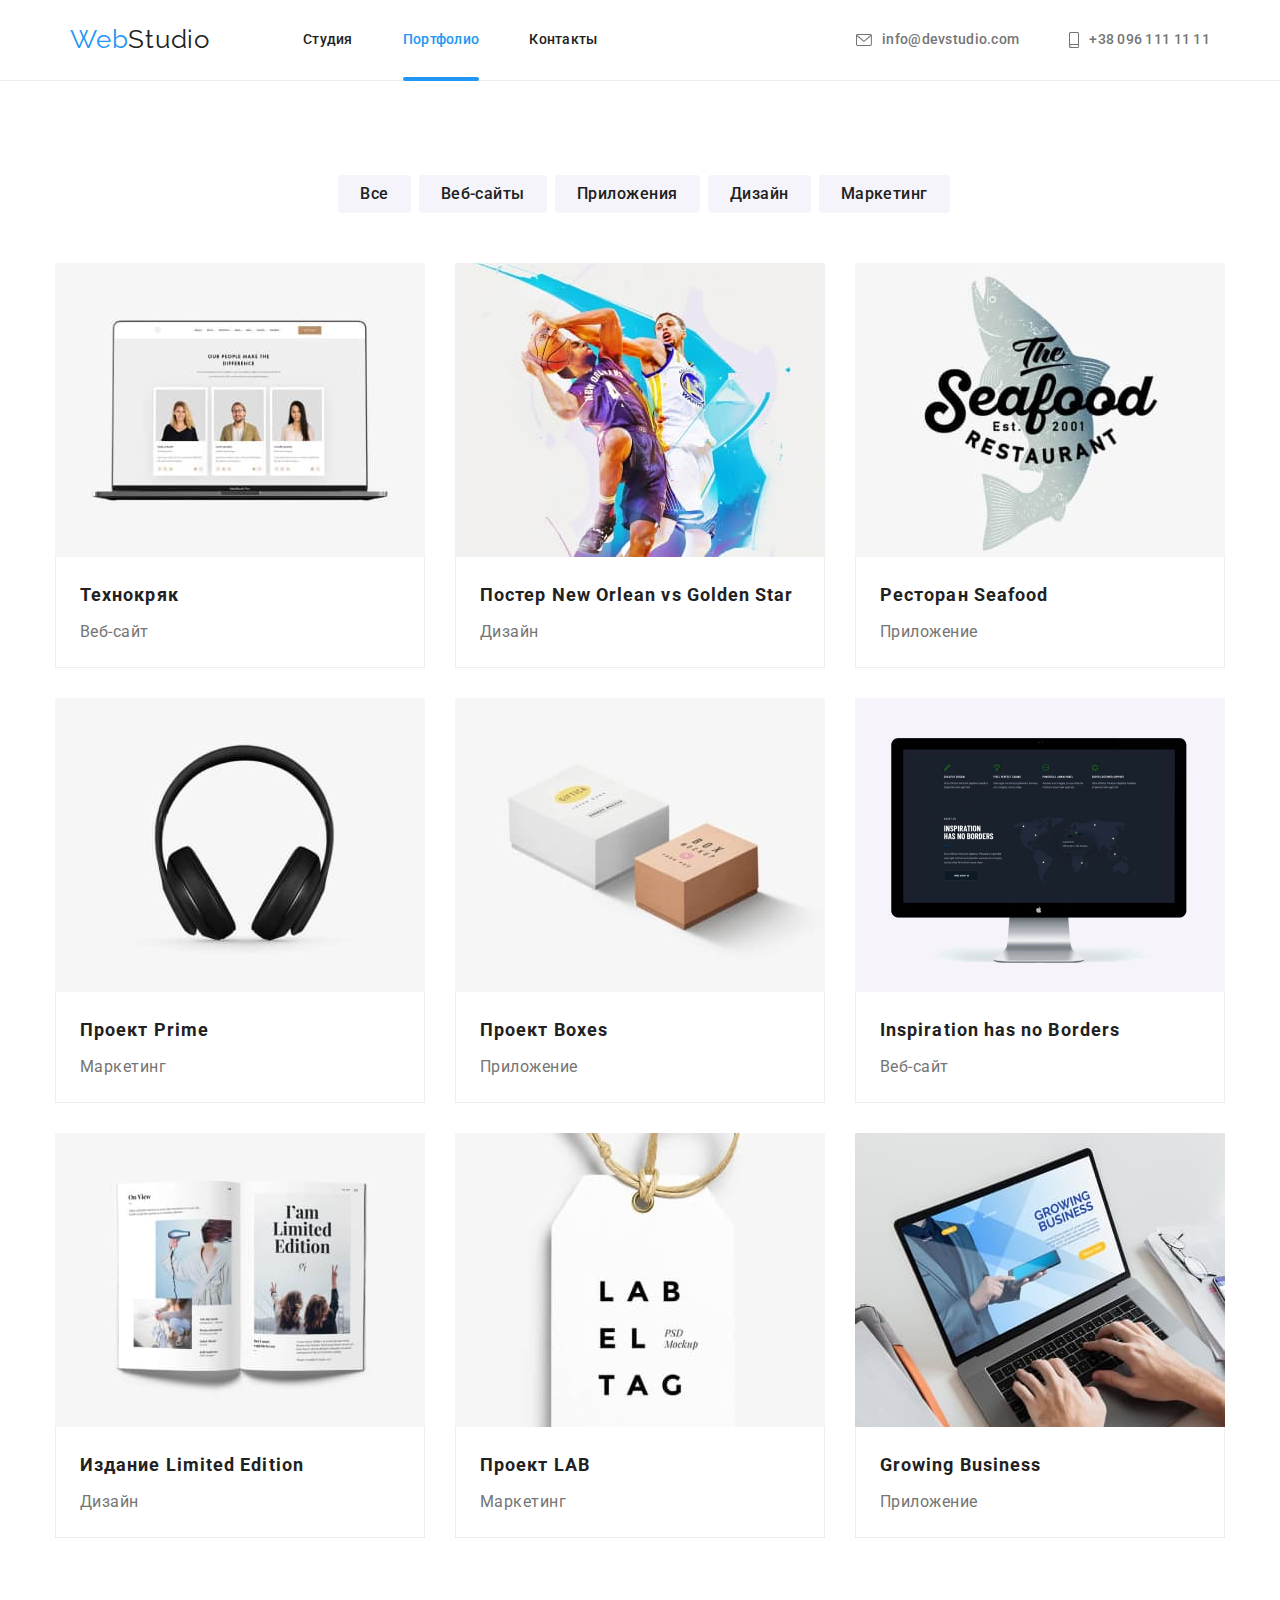
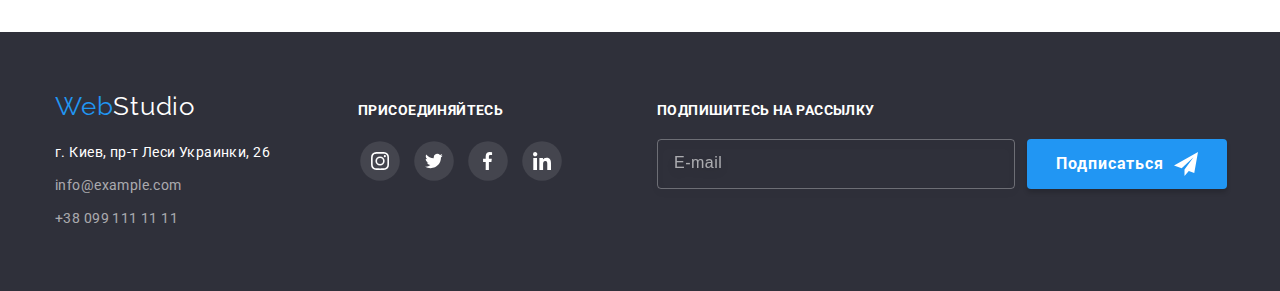
==== commit dc5fbaa2: "Разбила на компоненты scss, подставила & при hover/after.." ====
--- a/portfolio.html
+++ b/portfolio.html
@@ -9,14 +9,11 @@
 
     <link rel="preconnect" href="https://fonts.googleapis.com">
     <link rel="preconnect" href="https://fonts.gstatic.com" crossorigin>
-    <link
-        href="https://fonts.googleapis.com/css2?family=Raleway:wght@700&family=Roboto:wght@400;500;700;900&display=swap"
-        rel="stylesheet">
+    
     <link rel="stylesheet" href="https://cdnjs.cloudflare.com/ajax/libs/modern-normalize/1.1.0/modern-normalize.min.css"
     integrity="sha512-wpPYUAdjBVSE4KJnH1VR1HeZfpl1ub8YT/NKx4PuQ5NmX2tKuGu6U/JRp5y+Y8XG2tV+wKQpNHVUX03MfMFn9Q=="
     crossorigin="anonymous" referrerpolicy="no-referrer" />
-
-    <link rel="stylesheet" href="./css/styles.css">
+    <link rel="stylesheet" href="./css/main.min.css">
 </head>
 
 <body>
@@ -29,16 +26,16 @@
                 <span lang="en">Web</span><span class="logo__text">Studio</span>
             </a>
         
-            <nav class="site-nav">
-                <ul class="site-nav__list">
-                    <li class="site-nav__item">
-                        <a href="./index.html" class="site-nav__link">Студия</a>
-                    </li>
-                    <li class="site-nav__item">
-                        <a href="./portfolio.html" class="site-nav__link site-nav__link--active">Портфолио</a>
-                    </li>
-                    <li class="site-nav__item">
-                        <a href="#" class="site-nav__link">Контакты</a>
+            <nav class="navbar">
+                <ul class="navbar-list">
+                    <li class="navbar-list__item">
+                        <a href="./index.html" class="navbar-list__link">Студия</a>
+                    </li>
+                    <li class="navbar-list__item">
+                        <a href="./portfolio.html" class="navbar-list__link navbar-list__link--active">Портфолио</a>
+                    </li>
+                    <li class="navbar-list__item">
+                        <a href="#" class="navbar-list__link">Контакты</a>
                     </li>
                 </ul>
             </nav>
@@ -84,197 +81,197 @@
     <div class="container">
         <ul class="projects">
             <li class="projects__item">
-                <article class="project">
-                    <a href="#" class="project__link">
-                        <div class="project__thumb">
+                <article class="card">
+                    <a href="#" class="card__link">
+                        <div class="card__thumb">
                             <img src="./images/people.jpg" 
-                            class="project__image" 
+                            class="card__image" 
                             alt="Наши люди" 
                             width="370">
-                            <div class="project__info">
+                            <div class="card__info">
                                 <p>Технокряк это современная площадка распространения коронавируса. Компании используют эту платформу для цифрового
                             шпионажа и атак на защищённые сервера конкурентов.</p>
                             </div>          
                         </div>
-                        <div class="project__border">
-                            <h2 class="project__title">Технокряк</h2>
-                            <p class="project__text">Веб-сайт</p>
+                        <div class="card__border">
+                            <h2 class="card__title">Технокряк</h2>
+                            <p class="card__text">Веб-сайт</p>
                         </div>   
                     </a>
                 </article>
             </li>
 
             <li class="projects__item">
-                <article class="project">
-                    <a href="#" class="project__link">
-                        <div class="project__thumb">
+                <article class="card">
+                    <a href="#" class="card__link">
+                        <div class="card__thumb">
                             <img src="./images/poster.jpg" 
-                                class="project__image" 
+                                class="card__image" 
                                 alt="Постер Новый Орлеан" 
                                 width="370">
-                            <div class="project__info">
-                                <p>Технокряк это современная площадка распространения коронавируса. Компании используют эту
-                                    платформу для цифрового
-                                    шпионажа и атак на защищённые сервера конкурентов.</p>
-                            </div>
-                        </div>
-                        <div class="project__border">
-                            <h2 class="project__title">Постер New Orlean vs Golden Star</h2>
-                            <p class="project__text">Дизайн</p>
-                        </div>
-                    </a>
-                </article>
-            </li>
-
-            <li class="projects__item">
-                <article class="project">
-                    <a href="#" class="project__link">
-                        <div class="project__thumb">
+                            <div class="card__info">
+                                <p>Технокряк это современная площадка распространения коронавируса. Компании используют эту
+                                    платформу для цифрового
+                                    шпионажа и атак на защищённые сервера конкурентов.</p>
+                            </div>
+                        </div>
+                        <div class="card__border">
+                            <h2 class="card__title">Постер New Orlean vs Golden Star</h2>
+                            <p class="card__text">Дизайн</p>
+                        </div>
+                    </a>
+                </article>
+            </li>
+
+            <li class="projects__item">
+                <article class="card">
+                    <a href="#" class="card__link">
+                        <div class="card__thumb">
                             <img src="./images/seafood.jpg" 
-                                class="project__image" 
+                                class="card__image" 
                                 alt="Ресторан морепродуктов" 
                                 width="370">
-                             <div class="project__info">
-                                <p>Технокряк это современная площадка распространения коронавируса. Компании используют эту
-                                    платформу для цифрового
-                                    шпионажа и атак на защищённые сервера конкурентов.</p>
-                            </div>
-                        </div>
-                        <div class="project__border">
-                            <h2 class="project__title">Ресторан Seafood</h2>
-                            <p class="project__text">Приложение</p>
-                        </div>
-                    </a>
-                </article>
-            </li>
-
-            <li class="projects__item">
-                <article class="project">
-                    <a href="#" class="project__link">
-                        <div class="project__thumb">
+                             <div class="card__info">
+                                <p>Технокряк это современная площадка распространения коронавируса. Компании используют эту
+                                    платформу для цифрового
+                                    шпионажа и атак на защищённые сервера конкурентов.</p>
+                            </div>
+                        </div>
+                        <div class="card__border">
+                            <h2 class="card__title">Ресторан Seafood</h2>
+                            <p class="card__text">Приложение</p>
+                        </div>
+                    </a>
+                </article>
+            </li>
+
+            <li class="projects__item">
+                <article class="card">
+                    <a href="#" class="card__link">
+                        <div class="card__thumb">
                             <img src="./images/prime.jpg" 
-                                class="project__image" 
+                                class="card__image" 
                                 alt="Наушники" 
                                 width="370">
-                            <div class="project__info">
-                                <p>Технокряк это современная площадка распространения коронавируса. Компании используют эту
-                                    платформу для цифрового
-                                    шпионажа и атак на защищённые сервера конкурентов.</p>
-                            </div>
-                        </div>
-                        <div class="project__border">
-                            <h2 class="project__title">Проект Prime</h2>
-                            <p class="project__text">Маркетинг</p>
-                        </div>
-                    </a>
-                </article>
-            </li>
-
-            <li class="projects__item">
-                <article class="project">
-                    <a href="#" class="project__link">
-                        <div class="project__thumb">
+                            <div class="card__info">
+                                <p>Технокряк это современная площадка распространения коронавируса. Компании используют эту
+                                    платформу для цифрового
+                                    шпионажа и атак на защищённые сервера конкурентов.</p>
+                            </div>
+                        </div>
+                        <div class="card__border">
+                            <h2 class="card__title">Проект Prime</h2>
+                            <p class="card__text">Маркетинг</p>
+                        </div>
+                    </a>
+                </article>
+            </li>
+
+            <li class="projects__item">
+                <article class="card">
+                    <a href="#" class="card__link">
+                        <div class="card__thumb">
                             <img src="./images/boxes.jpg" 
-                                class="project-image" 
+                                class="project-thumb__image" 
                                 alt="Две коробки" 
                                 width="370">
-                            <div class="project__info">
-                                <p>Технокряк это современная площадка распространения коронавируса. Компании используют эту
-                                    платформу для цифрового
-                                    шпионажа и атак на защищённые сервера конкурентов.</p>
-                            </div>
-                        </div>
-                        <div class="project__border">
-                            <h2 class="project__title">Проект Boxes</h2>
-                            <p class="project__text">Приложение</p>
-                        </div>
-                    </a>
-                </article>
-            </li>
-
-            <li class="projects__item">
-                <article class="project">
-                    <a href="#" class="project__link">
-                        <div class="project__thumb">
+                            <div class="card__info">
+                                <p>Технокряк это современная площадка распространения коронавируса. Компании используют эту
+                                    платформу для цифрового
+                                    шпионажа и атак на защищённые сервера конкурентов.</p>
+                            </div>
+                        </div>
+                        <div class="card__border">
+                            <h2 class="card__title">Проект Boxes</h2>
+                            <p class="card__text">Приложение</p>
+                        </div>
+                    </a>
+                </article>
+            </li>
+
+            <li class="projects__item">
+                <article class="card">
+                    <a href="#" class="card__link">
+                        <div class="card__thumb">
                             <img src="./images/borders.jpg" 
-                                class="project__image" 
+                                class="card__image" 
                                 alt="Монитор компьютера" 
                                 width="370">
-                            <div class="project__info">
-                                <p>Технокряк это современная площадка распространения коронавируса. Компании используют эту
-                                    платформу для цифрового
-                                    шпионажа и атак на защищённые сервера конкурентов.</p>
-                            </div>
-                        </div>
-                        <div class="project__border">
-                            <h2 class="project__title">Inspiration has no Borders</h2>
-                            <p class="project__text">Веб-сайт</p>
-                        </div>
-                    </a>
-                </article>
-            </li>
-
-            <li class="projects__item">
-                <article class="project">
-                    <a href="#" class="project__link">
-                        <div class="project__thumb">
+                            <div class="card__info">
+                                <p>Технокряк это современная площадка распространения коронавируса. Компании используют эту
+                                    платформу для цифрового
+                                    шпионажа и атак на защищённые сервера конкурентов.</p>
+                            </div>
+                        </div>
+                        <div class="card__border">
+                            <h2 class="card__title">Inspiration has no Borders</h2>
+                            <p class="card__text">Веб-сайт</p>
+                        </div>
+                    </a>
+                </article>
+            </li>
+
+            <li class="projects__item">
+                <article class="card">
+                    <a href="#" class="card__link">
+                        <div class="card__thumb">
                             <img src="./images/limited.jpg" 
-                                class="project__image" 
+                                class="card__image" 
                                 alt="Журнал" 
                                 width="370">
-                            <div class="project__info">
-                                <p>Технокряк это современная площадка распространения коронавируса. Компании используют эту
-                                    платформу для цифрового
-                                    шпионажа и атак на защищённые сервера конкурентов.</p>
-                            </div>
-                        </div>
-                        <div class="project__border">
-                            <h2 class="project__title">Издание Limited Edition</h2>
-                            <p class="project__text">Дизайн</p>
-                        </div>
-                    </a>
-                </article>
-            </li>
-
-            <li class="projects__item">
-                <article class="project">
-                    <a href="#" class="project__link">
-                        <div class="project__thumb">
+                            <div class="card__info">
+                                <p>Технокряк это современная площадка распространения коронавируса. Компании используют эту
+                                    платформу для цифрового
+                                    шпионажа и атак на защищённые сервера конкурентов.</p>
+                            </div>
+                        </div>
+                        <div class="card__border">
+                            <h2 class="card__title">Издание Limited Edition</h2>
+                            <p class="card__text">Дизайн</p>
+                        </div>
+                    </a>
+                </article>
+            </li>
+
+            <li class="projects__item">
+                <article class="card">
+                    <a href="#" class="card__link">
+                        <div class="card__thumb">
                             <img src="./images/lab.jpg" 
-                                class="project__image" 
+                                class="card__image" 
                                 alt="Ярлык с буквами" 
                                 width="370">
-                            <div class="project__info">
-                                <p>Технокряк это современная площадка распространения коронавируса. Компании используют эту
-                                    платформу для цифрового
-                                    шпионажа и атак на защищённые сервера конкурентов.</p>
-                            </div>
-                        </div>
-                        <div class="project__border">
-                            <h2 class="project__title">Проект LAB</h2>
-                            <p class="project__text">Маркетинг</p>
-                        </div>
-                    </a>
-                </article>
-            </li>
-
-            <li class="projects__item">
-                <article class="project">
-                    <a href="#" class="project__link">
-                        <div class="project__thumb">
+                            <div class="card__info">
+                                <p>Технокряк это современная площадка распространения коронавируса. Компании используют эту
+                                    платформу для цифрового
+                                    шпионажа и атак на защищённые сервера конкурентов.</p>
+                            </div>
+                        </div>
+                        <div class="card__border">
+                            <h2 class="card__title">Проект LAB</h2>
+                            <p class="card__text">Маркетинг</p>
+                        </div>
+                    </a>
+                </article>
+            </li>
+
+            <li class="projects__item">
+                <article class="card">
+                    <a href="#" class="card__link">
+                        <div class="card__thumb">
                             <img src="./images/growing-business.jpg" 
-                                class="project-image" 
+                                class="card__image" 
                                 alt="Руки на клавиатуре ноутбука" 
                                 width="370">
-                            <div class="project__info">
+                            <div class="card__info">
                                 <p>Технокряк это современная площадка распространения коронавируса. Компании используют эту
                                         платформу для цифрового
                                         шпионажа и атак на защищённые сервера конкурентов.</p>
                             </div>
                         </div>
-                        <div class="project__border">
-                            <h2 class="project__title">Growing Business</h2>
-                            <p class="project__text">Приложение</p>
+                        <div class="card__border">
+                            <h2 class="card__title">Growing Business</h2>
+                            <p class="card__text">Приложение</p>
                         </div>
                     </a>
                 </article>
@@ -288,7 +285,7 @@
     <!-- Подвал страницы -->
 
     <footer class="footer">
-        <div class="container box">
+        <div class="container footer-box">
             <div class="container-footer">
                     <a href="/" class="logo logo--footer">
                         <span lang="en">Web</span><span class="logo__text logo__text--inverse">Studio</span>
@@ -302,7 +299,7 @@
             </div>
     
             <div class="join-box">
-                <h3 class="join__title">Присоединяйтесь</h3>
+                <h3 class="join-box__title">Присоединяйтесь</h3>
                 <ul class="join">
                     <li class="join__item">
                         <a href="" class="join__link">
@@ -311,21 +308,21 @@
                             </svg>
                         </a>
                     </li>
-                    <li class="join-list__item">
+                    <li class="join__item">
                         <a href="" class="join__link">
                             <svg class="join__icon" width="20" height="20">
                                 <use href="./images/icons.svg#twitter"></use>
                             </svg>
                         </a>
                     </li>
-                    <li class="join-list__item">
+                    <li class="join__item">
                         <a href="" class="join__link">
                             <svg class="join__icon" width="20" height="20">
                                 <use href="./images/icons.svg#facebook"></use>
                             </svg>
                         </a>
                     </li>
-                    <li class="join-list__item">
+                    <li class="join__item">
                         <a href="" class="join__link">
                             <svg class="join__icon" width="20" height="20">
                                 <use href="./images/icons.svg#linkedin"></use>
--- a/css/main.min.css
+++ b/css/main.min.css
@@ -0,0 +1 @@
+@import"https://fonts.googleapis.com/css2?family=Raleway:wght@700&family=Roboto:wght@400;500;700;900&display=swap";ul{list-style:none;margin:0px;padding-left:0px;padding-right:0px}a{list-style:none}h1,h2,h3,p{margin:0px}body{font-family:"Roboto",sans-serif;color:#757575;font-size:normal;margin:0px}.container{width:1200px;padding:0 15px;margin:auto}html{-webkit-box-sizing:border-box;box-sizing:border-box}*,*::before,*::after{-webkit-box-sizing:inherit;box-sizing:inherit}img{display:block}.section{padding-top:94px}.hidden-elem{width:1px;height:1px;overflow:hidden;opacity:0;margin-top:-1px}.page-header{border-bottom:1px solid #ececec}.page-header .header{display:-webkit-box;display:-ms-flexbox;display:flex;-webkit-box-align:center;-ms-flex-align:center;align-items:center;width:1170px;padding-right:15px;padding-left:15px}.navbar-list{display:-webkit-box;display:-ms-flexbox;display:flex}.navbar-list__item:not(:last-child){margin-right:50px}.navbar-list__link{display:block;padding-top:32px;padding-bottom:28px;color:#212121;font-weight:500;font-size:14px;line-height:1.14;letter-spacing:.02em;text-decoration:none;-webkit-transform:scale(1);-ms-transform:scale(1);transform:scale(1);-webkit-transition:-webkit-transform 250ms cubic-bezier(0.4, 0, 0.2, 1);transition:-webkit-transform 250ms cubic-bezier(0.4, 0, 0.2, 1);-o-transition:transform 250ms cubic-bezier(0.4, 0, 0.2, 1);transition:transform 250ms cubic-bezier(0.4, 0, 0.2, 1);transition:transform 250ms cubic-bezier(0.4, 0, 0.2, 1), -webkit-transform 250ms cubic-bezier(0.4, 0, 0.2, 1)}.navbar-list__link:hover,.navbar-list__link:focus{color:#2196f3;-webkit-transform:scale(1.1);-ms-transform:scale(1.1);transform:scale(1.1);-webkit-transition:-webkit-transform 250ms cubic-bezier(0.4, 0, 0.2, 1);transition:-webkit-transform 250ms cubic-bezier(0.4, 0, 0.2, 1);-o-transition:transform 250ms cubic-bezier(0.4, 0, 0.2, 1);transition:transform 250ms cubic-bezier(0.4, 0, 0.2, 1);transition:transform 250ms cubic-bezier(0.4, 0, 0.2, 1), -webkit-transform 250ms cubic-bezier(0.4, 0, 0.2, 1)}.navbar-list__link--active{color:#2196f3}.navbar-list__link--active::after{content:"";display:block;position:relative;top:29px;bottom:auto;width:100%;height:4px;background-color:#2196f3;border-radius:4px}.contacts-list{display:-webkit-inline-box;display:-ms-inline-flexbox;display:inline-flex;margin-left:auto;-webkit-box-pack:center;-ms-flex-pack:center;justify-content:center}.contacts-list__item{margin-left:50px}.contacts-list__link{display:-webkit-box;display:-ms-flexbox;display:flex;-webkit-box-align:center;-ms-flex-align:center;align-items:center;color:#757575;font-weight:500;font-size:14px;line-height:1.14;letter-spacing:.02em;text-decoration:none;-webkit-transform:scale(1);-ms-transform:scale(1);transform:scale(1);-webkit-transition:-webkit-transform 250ms cubic-bezier(0.4, 0, 0.2, 1);transition:-webkit-transform 250ms cubic-bezier(0.4, 0, 0.2, 1);-o-transition:transform 250ms cubic-bezier(0.4, 0, 0.2, 1);transition:transform 250ms cubic-bezier(0.4, 0, 0.2, 1);transition:transform 250ms cubic-bezier(0.4, 0, 0.2, 1), -webkit-transform 250ms cubic-bezier(0.4, 0, 0.2, 1)}.contacts-list__link:hover,.contacts-list__link:focus{color:#2196f3;-webkit-transform:scale(1.1);-ms-transform:scale(1.1);transform:scale(1.1);-webkit-transition:-webkit-transform 250ms cubic-bezier(0.4, 0, 0.2, 1);transition:-webkit-transform 250ms cubic-bezier(0.4, 0, 0.2, 1);-o-transition:transform 250ms cubic-bezier(0.4, 0, 0.2, 1);transition:transform 250ms cubic-bezier(0.4, 0, 0.2, 1);transition:transform 250ms cubic-bezier(0.4, 0, 0.2, 1), -webkit-transform 250ms cubic-bezier(0.4, 0, 0.2, 1)}.contacts-list__icon{margin-right:10px;fill:currentColor}.contacts-list__icon:hover,.contacts-list__icon:focus{fill:#2196f3;-webkit-transition:-webkit-transform 250ms cubic-bezier(0.4, 0, 0.2, 1);transition:-webkit-transform 250ms cubic-bezier(0.4, 0, 0.2, 1);-o-transition:transform 250ms cubic-bezier(0.4, 0, 0.2, 1);transition:transform 250ms cubic-bezier(0.4, 0, 0.2, 1);transition:transform 250ms cubic-bezier(0.4, 0, 0.2, 1), -webkit-transform 250ms cubic-bezier(0.4, 0, 0.2, 1)}.logo{margin-right:93px;font-family:Raleway,sans-serif;font-size:26px;line-height:1.12;letter-spacing:.03em;color:#2196f3;text-decoration:none}.logo--footer{display:block;margin-bottom:20px}.logo__text{color:#212121}.logo__text--inverse{color:#fff}.hero--overlay{height:600px;max-width:1600px;margin-left:auto;margin-right:auto;background-image:-webkit-gradient(linear, left top, right top, from(rgba(47, 48, 58, 0.4)), to(rgba(47, 48, 58, 0.4))),url(../images/main-photo.jpg);background-image:-o-linear-gradient(left, rgba(47, 48, 58, 0.4), rgba(47, 48, 58, 0.4)),url(../images/main-photo.jpg);background-image:linear-gradient(to right, rgba(47, 48, 58, 0.4), rgba(47, 48, 58, 0.4)),url(../images/main-photo.jpg);background-position:center;background-size:cover}.hero{padding-top:200px;padding-bottom:200px;text-align:center;background-color:#2f303a}.hero__title{margin-bottom:30px;font-weight:900;font-size:44px;line-height:1.36;letter-spacing:.06em;text-transform:uppercase;color:#fff}.hero__btn{padding:10px 32px;border:0px;border-radius:4px;font-family:Roboto,sans-serif;font-weight:bold;font-size:16px;line-height:1.87;letter-spacing:.06em;color:#fff;background-color:#2196f3;-webkit-box-shadow:0px 4px 4px rgba(0,0,0,.15);box-shadow:0px 4px 4px rgba(0,0,0,.15);cursor:pointer;-webkit-transform:scale(1);-ms-transform:scale(1);transform:scale(1);-webkit-transition:-webkit-transform 250ms cubic-bezier(0.4, 0, 0.2, 1);transition:-webkit-transform 250ms cubic-bezier(0.4, 0, 0.2, 1);-o-transition:transform 250ms cubic-bezier(0.4, 0, 0.2, 1);transition:transform 250ms cubic-bezier(0.4, 0, 0.2, 1);transition:transform 250ms cubic-bezier(0.4, 0, 0.2, 1), -webkit-transform 250ms cubic-bezier(0.4, 0, 0.2, 1)}.hero__btn:hover,.hero__btn:focus{background-color:#1976d2;-webkit-transform:scale(1.1);-ms-transform:scale(1.1);transform:scale(1.1);-webkit-transition:-webkit-transform 250ms cubic-bezier(0.4, 0, 0.2, 1);transition:-webkit-transform 250ms cubic-bezier(0.4, 0, 0.2, 1);-o-transition:transform 250ms cubic-bezier(0.4, 0, 0.2, 1);transition:transform 250ms cubic-bezier(0.4, 0, 0.2, 1);transition:transform 250ms cubic-bezier(0.4, 0, 0.2, 1), -webkit-transform 250ms cubic-bezier(0.4, 0, 0.2, 1)}.feature-list{display:-webkit-box;display:-ms-flexbox;display:flex;-webkit-box-pack:center;-ms-flex-pack:center;justify-content:center;-ms-flex-line-pack:center;align-content:center}.feature-list__item{width:270px;margin-left:30px}.feature-list__icon{display:-webkit-box;display:-ms-flexbox;display:flex;-webkit-box-align:center;-ms-flex-align:center;align-items:center;-webkit-box-pack:center;-ms-flex-pack:center;justify-content:center;width:270px;height:120px;background-color:#f5f4fa}.feature-list__title{margin-top:30px;margin-bottom:10px;font-weight:bold;font-size:14px;line-height:1.14;letter-spacing:.03em;text-transform:uppercase;color:#212121}.feature-list__text{font-size:14px;line-height:1.71;letter-spacing:.03em}.work-section{padding-top:94px;padding-bottom:94px}.work-section__title{text-align:center;margin-bottom:50px;font-weight:bold;font-size:36px;line-height:1.16;letter-spacing:.03em;color:#212121}.work-list{display:-webkit-box;display:-ms-flexbox;display:flex;-ms-flex-preferred-size:calc(100% / 3);flex-basis:calc(100% / 3)}.work-list__item{margin-right:30px}.work-list__item:nth-child(3n){margin-right:0px}.work-list__img{position:relative}.work-descript{display:block;position:absolute;content:"";bottom:0px;width:100%;height:70px;background-color:rgba(47,48,58,.8)}.work-descript__title{padding:27px;font-weight:bold;font-size:14px;line-height:1.14;text-align:center;letter-spacing:.03em;text-transform:uppercase;color:#fff}.team-section{padding-top:94px;padding-bottom:94px;background-color:#f5f4fa}.team-section__title{text-align:center;margin-bottom:50px;font-weight:bold;font-size:36px;line-height:1.16;letter-spacing:.03em;color:#212121}.team-list{display:-webkit-box;display:-ms-flexbox;display:flex}.team-list__item{width:calc((100% - 90px) / 4);margin-right:30px;-webkit-box-shadow:0px 1px 3px rgba(0,0,0,.12),0px 1px 1px rgba(0,0,0,.14),0px 2px 1px rgba(0,0,0,.2);box-shadow:0px 1px 3px rgba(0,0,0,.12),0px 1px 1px rgba(0,0,0,.14),0px 2px 1px rgba(0,0,0,.2);border-radius:0px 0px 4px 4px}.team-list__item:nth-child(4n){margin-right:0px}.team-box{padding-top:30px;padding-bottom:16px;text-align:center;background-color:#fff}.team-box__name{font-weight:500;font-size:16px;line-height:1.18;letter-spacing:.03em;color:#212121}.team-box__profession{margin-top:10px;font-size:16px;line-height:1.18;letter-spacing:.03em}.social-box{padding:0px 32px 30px;background-color:#fff}.social-list{display:-webkit-box;display:-ms-flexbox;display:flex;-webkit-box-pack:center;-ms-flex-pack:center;justify-content:center}.social-list__item{margin-right:10px}.social-list__link{display:-webkit-box;display:-ms-flexbox;display:flex;-webkit-box-pack:center;-ms-flex-pack:center;justify-content:center;-webkit-box-align:center;-ms-flex-align:center;align-items:center;width:44px;height:44px;border-radius:50%;-webkit-transform:scale(0.9);-ms-transform:scale(0.9);transform:scale(0.9);-webkit-transition:-webkit-transform 250ms cubic-bezier(0.4, 0, 0.2, 1);transition:-webkit-transform 250ms cubic-bezier(0.4, 0, 0.2, 1);-o-transition:transform 250ms cubic-bezier(0.4, 0, 0.2, 1);transition:transform 250ms cubic-bezier(0.4, 0, 0.2, 1);transition:transform 250ms cubic-bezier(0.4, 0, 0.2, 1), -webkit-transform 250ms cubic-bezier(0.4, 0, 0.2, 1)}.social-list__link:last-child{margin-right:0px}.social-list__link:focus,.social-list__link:hover{background-color:#2196f3;-webkit-transform:scale(1);-ms-transform:scale(1);transform:scale(1);-webkit-transition:-webkit-transform 250ms cubic-bezier(0.4, 0, 0.2, 1);transition:-webkit-transform 250ms cubic-bezier(0.4, 0, 0.2, 1);-o-transition:transform 250ms cubic-bezier(0.4, 0, 0.2, 1);transition:transform 250ms cubic-bezier(0.4, 0, 0.2, 1);transition:transform 250ms cubic-bezier(0.4, 0, 0.2, 1), -webkit-transform 250ms cubic-bezier(0.4, 0, 0.2, 1)}.social-list__icon{fill:#afb1b8}.social-list__link:focus .social-list__icon,.social-list__link:hover .social-list__icon{fill:#fff}.client-section{padding-top:94px;padding-bottom:94px}.client-section__title{text-align:center;margin-bottom:50px;color:#212121;font-weight:bold;font-size:36px;line-height:1.16;letter-spacing:.03em}.client-section__list{display:-webkit-box;display:-ms-flexbox;display:flex;-webkit-box-pack:center;-ms-flex-pack:center;justify-content:center}.client-section__item{width:170px;height:90px;margin-right:30px}.client-section__item:last-child{margin-right:0px}.client-section__link{display:-webkit-box;display:-ms-flexbox;display:flex;-webkit-box-align:center;-ms-flex-align:center;align-items:center;-webkit-box-pack:center;-ms-flex-pack:center;justify-content:center;width:100%;height:100%;border:1px solid #afb1b8;border-radius:4px;-webkit-transform:translate(0%, 0%);-ms-transform:translate(0%, 0%);transform:translate(0%, 0%);-webkit-transition:-webkit-transform 250ms cubic-bezier(0.4, 0, 0.2, 1);transition:-webkit-transform 250ms cubic-bezier(0.4, 0, 0.2, 1);-o-transition:transform 250ms cubic-bezier(0.4, 0, 0.2, 1);transition:transform 250ms cubic-bezier(0.4, 0, 0.2, 1);transition:transform 250ms cubic-bezier(0.4, 0, 0.2, 1), -webkit-transform 250ms cubic-bezier(0.4, 0, 0.2, 1)}.client-section__link:hover,.client-section__link:focus{border-color:#2196f3;-webkit-transform:translate(2%, 2%);-ms-transform:translate(2%, 2%);transform:translate(2%, 2%);-webkit-transition:-webkit-transform 250ms cubic-bezier(0.4, 0, 0.2, 1);transition:-webkit-transform 250ms cubic-bezier(0.4, 0, 0.2, 1);-o-transition:transform 250ms cubic-bezier(0.4, 0, 0.2, 1);transition:transform 250ms cubic-bezier(0.4, 0, 0.2, 1);transition:transform 250ms cubic-bezier(0.4, 0, 0.2, 1), -webkit-transform 250ms cubic-bezier(0.4, 0, 0.2, 1)}.client-section__icon{-webkit-box-pack:center;-ms-flex-pack:center;justify-content:center;-webkit-box-align:center;-ms-flex-align:center;align-items:center;fill:#afb1b8}.client-section__link:hover .client-section__icon,.client-section__link:focus .client-section__icon{fill:#2196f3;-webkit-transform:translate(2%, 2%);-ms-transform:translate(2%, 2%);transform:translate(2%, 2%);-webkit-transition:-webkit-transform 250ms cubic-bezier(0.4, 0, 0.2, 1);transition:-webkit-transform 250ms cubic-bezier(0.4, 0, 0.2, 1);-o-transition:transform 250ms cubic-bezier(0.4, 0, 0.2, 1);transition:transform 250ms cubic-bezier(0.4, 0, 0.2, 1);transition:transform 250ms cubic-bezier(0.4, 0, 0.2, 1), -webkit-transform 250ms cubic-bezier(0.4, 0, 0.2, 1)}.portfolio-section{padding-top:94px;padding-bottom:94px}.filter-list{display:-webkit-box;display:-ms-flexbox;display:flex;-webkit-box-pack:center;-ms-flex-pack:center;justify-content:center;margin-bottom:50px}.filter-list__item{margin-left:8px}.filter-list__btn{padding:6px 22px;background:#f5f4fa;border:0px;border-radius:4px;font-family:Roboto,sans-serif;font-weight:500;font-size:16px;line-height:1.62;text-align:center;letter-spacing:.03em;color:#212121;cursor:pointer;-webkit-transform:scale(1);-ms-transform:scale(1);transform:scale(1);-webkit-transition:-webkit-transform 250ms cubic-bezier(0.4, 0, 0.2, 1);transition:-webkit-transform 250ms cubic-bezier(0.4, 0, 0.2, 1);-o-transition:transform 250ms cubic-bezier(0.4, 0, 0.2, 1);transition:transform 250ms cubic-bezier(0.4, 0, 0.2, 1);transition:transform 250ms cubic-bezier(0.4, 0, 0.2, 1), -webkit-transform 250ms cubic-bezier(0.4, 0, 0.2, 1)}.filter-list__btn:hover,.filter-list__btn:focus{color:#fff;background-color:#2196f3;-webkit-box-shadow:0 3px 1px 0 rgba(0,0,0,.1),0px 1px 2px rgba(0,0,0,.08),0px 2px 2px rgba(0,0,0,.12);box-shadow:0 3px 1px 0 rgba(0,0,0,.1),0px 1px 2px rgba(0,0,0,.08),0px 2px 2px rgba(0,0,0,.12);-webkit-transform:scale(1.1);-ms-transform:scale(1.1);transform:scale(1.1);-webkit-transition:-webkit-transform 250ms cubic-bezier(0.4, 0, 0.2, 1);transition:-webkit-transform 250ms cubic-bezier(0.4, 0, 0.2, 1);-o-transition:transform 250ms cubic-bezier(0.4, 0, 0.2, 1);transition:transform 250ms cubic-bezier(0.4, 0, 0.2, 1);transition:transform 250ms cubic-bezier(0.4, 0, 0.2, 1), -webkit-transform 250ms cubic-bezier(0.4, 0, 0.2, 1)}.projects{display:-webkit-box;display:-ms-flexbox;display:flex;-ms-flex-wrap:wrap;flex-wrap:wrap}.projects__item{width:calc((100% - 60px) / 3);margin-right:30px;margin-bottom:30px;overflow:hidden}.projects__item:nth-child(3n){margin-right:0px}.projects__item:nth-last-child(-n+3){margin-bottom:0px}.projects__item:hover,.projects__item:focus{-webkit-box-shadow:0 1px 1px 0 rgba(0,0,0,.12),0px 4px 4px rgba(0,0,0,.06),1px 4px 6px rgba(0,0,0,.16);box-shadow:0 1px 1px 0 rgba(0,0,0,.12),0px 4px 4px rgba(0,0,0,.06),1px 4px 6px rgba(0,0,0,.16)}.card__link{text-decoration:none}.card__border{padding:20px 24px;border-left:1px solid #eee;border-right:1px solid #eee;border-bottom:1px solid #eee}.card__title{font-weight:bold;font-size:18px;line-height:2;letter-spacing:.06em;color:#212121}.card__text{margin-top:4px;font-size:16px;line-height:1.87;letter-spacing:.03em;color:#757575}.card__thumb{position:relative;overflow:hidden}.card__image{display:block;overflow:hidden}.card__info{display:inline-block;position:absolute;padding-top:63px;padding-left:24px;padding-right:24px;font-size:18px;line-height:1.55;letter-spacing:.03em;color:#fff;top:0px;left:0px;bottom:0px;width:100%;height:100%;background-color:rgba(33,150,243,.9);-webkit-transform:translateY(100%);-ms-transform:translateY(100%);transform:translateY(100%);-webkit-transition:-webkit-transform 250ms cubic-bezier(0.4, 0, 0.2, 1);transition:-webkit-transform 250ms cubic-bezier(0.4, 0, 0.2, 1);-o-transition:transform 250ms cubic-bezier(0.4, 0, 0.2, 1);transition:transform 250ms cubic-bezier(0.4, 0, 0.2, 1);transition:transform 250ms cubic-bezier(0.4, 0, 0.2, 1), -webkit-transform 250ms cubic-bezier(0.4, 0, 0.2, 1)}.card__thumb:hover .card__info{-webkit-transform:translateY(0%);-ms-transform:translateY(0%);transform:translateY(0%);-webkit-transition:-webkit-transform 250ms cubic-bezier(0.4, 0, 0.2, 1);transition:-webkit-transform 250ms cubic-bezier(0.4, 0, 0.2, 1);-o-transition:transform 250ms cubic-bezier(0.4, 0, 0.2, 1);transition:transform 250ms cubic-bezier(0.4, 0, 0.2, 1);transition:transform 250ms cubic-bezier(0.4, 0, 0.2, 1), -webkit-transform 250ms cubic-bezier(0.4, 0, 0.2, 1);opacity:1}.backdrop{position:fixed;top:0px;left:0px;width:100%;height:100%;background-color:rgba(0,0,0,.2);opacity:1;-webkit-transition:opacity 250ms cubic-bezier(0.4, 0, 0.2, 1);-o-transition:opacity 250ms cubic-bezier(0.4, 0, 0.2, 1);transition:opacity 250ms cubic-bezier(0.4, 0, 0.2, 1)}.backdrop--is-hidden{opacity:0;pointer-events:none}.modal{position:absolute;width:528px;height:581px;padding:40px 39px 40px 41px;top:50%;left:50%;-webkit-transform:translate(-50%, -50%) scale(1);-ms-transform:translate(-50%, -50%) scale(1);transform:translate(-50%, -50%) scale(1);-webkit-transition:-webkit-transform 250ms cubic-bezier(0.4, 0, 0.2, 1);transition:-webkit-transform 250ms cubic-bezier(0.4, 0, 0.2, 1);-o-transition:transform 250ms cubic-bezier(0.4, 0, 0.2, 1);transition:transform 250ms cubic-bezier(0.4, 0, 0.2, 1);transition:transform 250ms cubic-bezier(0.4, 0, 0.2, 1), -webkit-transform 250ms cubic-bezier(0.4, 0, 0.2, 1);background-color:#fff;-webkit-box-shadow:0px 1px 3px rgba(0,0,0,.12),0px 1px 1px rgba(0,0,0,.14),0px 2px 1px rgba(0,0,0,.2);box-shadow:0px 1px 3px rgba(0,0,0,.12),0px 1px 1px rgba(0,0,0,.14),0px 2px 1px rgba(0,0,0,.2);border-radius:4px}.backdrop--is-hidden .modal{-webkit-transform:translate(-50%, -50%) scale(1.1);-ms-transform:translate(-50%, -50%) scale(1.1);transform:translate(-50%, -50%) scale(1.1)}.close-modal{position:absolute;top:8px;right:8px;width:30px;height:30px;background:#fff;border:1px solid rgba(0,0,0,.1);border-radius:50%;padding:0px;cursor:pointer}.close-modal__icon{position:absolute;top:8px;right:8px;fill:#212121;-webkit-transition:background-color 250ms cubic-bezier(0.4, 0, 0.2, 1);-o-transition:background-color 250ms cubic-bezier(0.4, 0, 0.2, 1);transition:background-color 250ms cubic-bezier(0.4, 0, 0.2, 1)}.close-modal:hover .close-modal__icon{fill:#2196f3;-webkit-transition:background-color 250ms cubic-bezier(0.4, 0, 0.2, 1);-o-transition:background-color 250ms cubic-bezier(0.4, 0, 0.2, 1);transition:background-color 250ms cubic-bezier(0.4, 0, 0.2, 1)}.modal__title{display:inline-block;font-weight:bold;font-size:20px;line-height:1.15;text-align:center;letter-spacing:.03em;color:#212121;margin-bottom:30px}.modal-form__box{display:block;position:relative;width:100%;margin-bottom:28px}.modal-form__input-icon{position:absolute;top:50%;left:12px;-webkit-transform:translateY(-50%);-ms-transform:translateY(-50%);transform:translateY(-50%)}.modal-form__input:hover+.modal-form__input-icon,.modal-form__input:focus+.modal-form__input-icon{fill:#2196f3;-webkit-transition:background-color 250ms cubic-bezier(0.4, 0, 0.2, 1);-o-transition:background-color 250ms cubic-bezier(0.4, 0, 0.2, 1);transition:background-color 250ms cubic-bezier(0.4, 0, 0.2, 1)}.modal-form__name{display:block;position:absolute;top:-20px;font-size:12px;line-height:1.16;letter-spacing:.01em;color:#757575;margin-bottom:4px}.modal-form__input{padding:12px;padding-left:42px;width:100%;border:1px solid rgba(33,33,33,.2);border-radius:4px;font-size:16px;height:40px;cursor:pointer;-webkit-transition:background-color 250ms cubic-bezier(0.4, 0, 0.2, 1);-o-transition:background-color 250ms cubic-bezier(0.4, 0, 0.2, 1);transition:background-color 250ms cubic-bezier(0.4, 0, 0.2, 1)}.modal-form__input:hover,.modal-form__input:focus{border-color:#2196f3;outline-color:#2196f3;outline:1px;-webkit-transition:background-color 250ms cubic-bezier(0.4, 0, 0.2, 1);-o-transition:background-color 250ms cubic-bezier(0.4, 0, 0.2, 1);transition:background-color 250ms cubic-bezier(0.4, 0, 0.2, 1)}.modal-form__comment-box{display:-webkit-box;display:-ms-flexbox;display:flex;-webkit-box-orient:vertical;-webkit-box-direction:normal;-ms-flex-direction:column;flex-direction:column;position:relative;width:100%;margin-bottom:20px}.modal-form__textarea{width:100%;padding:12px 16px;border:1px solid rgba(33,33,33,.2);cursor:pointer;resize:none;border-radius:4px}.modal-form__textarea:hover,.modal-form__textarea:focus{border-color:#2196f3;outline-color:#2196f3;outline:1px;font-size:16px;-webkit-transition:background-color 250ms cubic-bezier(0.4, 0, 0.2, 1);-o-transition:background-color 250ms cubic-bezier(0.4, 0, 0.2, 1);transition:background-color 250ms cubic-bezier(0.4, 0, 0.2, 1)}::-webkit-input-placeholder{font-size:12px;line-height:1.16;letter-spacing:.01em;color:rgba(117,117,117,.5)}::-moz-placeholder{font-size:12px;line-height:1.16;letter-spacing:.01em;color:rgba(117,117,117,.5)}:-ms-input-placeholder{font-size:12px;line-height:1.16;letter-spacing:.01em;color:rgba(117,117,117,.5)}::-ms-input-placeholder{font-size:12px;line-height:1.16;letter-spacing:.01em;color:rgba(117,117,117,.5)}::placeholder{font-size:12px;line-height:1.16;letter-spacing:.01em;color:rgba(117,117,117,.5)}.checkbox{display:-webkit-box;display:-ms-flexbox;display:flex;-webkit-box-align:center;-ms-flex-align:center;align-items:center;width:100%;margin-bottom:30px}.checkbox__input{position:absolute;width:1px;height:1px;margin:-1px;border:0px;padding:0px;clip:rect(0 0 0 0);overflow:hidden}.checkbox__contract{font-size:14px;line-height:1.71;letter-spacing:.03em;color:#2196f3;-webkit-text-decoration-skip-ink:none;text-decoration-skip-ink:none}.checkbox__icon{position:relative;display:-webkit-box;display:-ms-flexbox;display:flex;-webkit-box-pack:center;-ms-flex-pack:center;justify-content:center;-webkit-box-align:center;-ms-flex-align:center;align-items:center;width:16px;height:15px;border:2px solid #212121;border-radius:2px;margin-left:13px;margin-right:8px}.checkbox__input:checked+.checkbox__icon{background-color:#2196f3;border-color:#2196f3;background-size:contain;background-origin:border-box}.checkbox__icon-check{position:absolute;display:block}.checkbox__label{font-weight:normal;font-size:14px;line-height:1.71;letter-spacing:.03em;color:#757575}.modal-form__submit{position:absolute;left:50%;bottom:40px;-webkit-transform:translate(-50%);-ms-transform:translate(-50%);transform:translate(-50%);padding:10px 55px 10px 56px;border:0px;border-radius:4px;font-weight:bold;font-size:16px;line-height:1.87;letter-spacing:.06em;color:#fff;background-color:#2196f3;width:200px;height:50px;-webkit-box-shadow:0px 4px 4px rgba(0,0,0,.15);box-shadow:0px 4px 4px rgba(0,0,0,.15);cursor:pointer;-webkit-transition:background-color 250ms cubic-bezier(0.4, 0, 0.2, 1);-o-transition:background-color 250ms cubic-bezier(0.4, 0, 0.2, 1);transition:background-color 250ms cubic-bezier(0.4, 0, 0.2, 1)}.modal-form__submit:hover,.modal-form__submit:focus{background-color:#1976d2;-webkit-transition:background-color 250ms cubic-bezier(0.4, 0, 0.2, 1);-o-transition:background-color 250ms cubic-bezier(0.4, 0, 0.2, 1);transition:background-color 250ms cubic-bezier(0.4, 0, 0.2, 1)}.footer{padding-top:60px;padding-bottom:60px;background-color:#2f303a}.footer-box{display:-webkit-box;display:-ms-flexbox;display:flex;-webkit-box-align:baseline;-ms-flex-align:baseline;align-items:baseline}.container-footer{margin-right:70px}.address{display:inline-block;width:231px;font-style:normal;font-size:14px;line-height:1.71;letter-spacing:.03em;color:rgba(255,255,255,.6)}.address__street{display:inline-block;margin-bottom:9px;color:#fff;background:#2f303a}.address__mail,.address__phone{display:inline-block;text-decoration:none;color:rgba(255,255,255,.6);-webkit-transform:scale(1);-ms-transform:scale(1);transform:scale(1);-webkit-transition:-webkit-transform 250ms cubic-bezier(0.4, 0, 0.2, 1);transition:-webkit-transform 250ms cubic-bezier(0.4, 0, 0.2, 1);-o-transition:transform 250ms cubic-bezier(0.4, 0, 0.2, 1);transition:transform 250ms cubic-bezier(0.4, 0, 0.2, 1);transition:transform 250ms cubic-bezier(0.4, 0, 0.2, 1), -webkit-transform 250ms cubic-bezier(0.4, 0, 0.2, 1)}.address__mail{margin-bottom:9px}.address__mail:hover,.address__mail:focus{color:#2196f3;-webkit-transform:scale(1.1);-ms-transform:scale(1.1);transform:scale(1.1);-webkit-transition:-webkit-transform 250ms cubic-bezier(0.4, 0, 0.2, 1);transition:-webkit-transform 250ms cubic-bezier(0.4, 0, 0.2, 1);-o-transition:transform 250ms cubic-bezier(0.4, 0, 0.2, 1);transition:transform 250ms cubic-bezier(0.4, 0, 0.2, 1);transition:transform 250ms cubic-bezier(0.4, 0, 0.2, 1), -webkit-transform 250ms cubic-bezier(0.4, 0, 0.2, 1)}.address__phone:hover,.address__phone:focus{color:#2196f3;-webkit-transform:scale(1.1);-ms-transform:scale(1.1);transform:scale(1.1);-webkit-transition:-webkit-transform 250ms cubic-bezier(0.4, 0, 0.2, 1);transition:-webkit-transform 250ms cubic-bezier(0.4, 0, 0.2, 1);-o-transition:transform 250ms cubic-bezier(0.4, 0, 0.2, 1);transition:transform 250ms cubic-bezier(0.4, 0, 0.2, 1);transition:transform 250ms cubic-bezier(0.4, 0, 0.2, 1), -webkit-transform 250ms cubic-bezier(0.4, 0, 0.2, 1)}.join-box{margin-right:93px}.join-box__title{font-weight:bold;font-size:14px;line-height:1.14;letter-spacing:.03em;text-transform:uppercase;color:#fff;margin-bottom:20px}.join{display:-webkit-box;display:-ms-flexbox;display:flex}.join__item:not(:last-child){margin-right:10px}.join .join__link{display:-webkit-box;display:-ms-flexbox;display:flex;-webkit-box-pack:center;-ms-flex-pack:center;justify-content:center;-webkit-box-align:center;-ms-flex-align:center;align-items:center;width:44px;height:44px;border-radius:50%;background:rgba(255,255,255,.1);-webkit-transform:scale(0.9);-ms-transform:scale(0.9);transform:scale(0.9);-webkit-transition:-webkit-transform 250ms cubic-bezier(0.4, 0, 0.2, 1);transition:-webkit-transform 250ms cubic-bezier(0.4, 0, 0.2, 1);-o-transition:transform 250ms cubic-bezier(0.4, 0, 0.2, 1);transition:transform 250ms cubic-bezier(0.4, 0, 0.2, 1);transition:transform 250ms cubic-bezier(0.4, 0, 0.2, 1), -webkit-transform 250ms cubic-bezier(0.4, 0, 0.2, 1)}.join .join__link:hover,.join .join__link:focus{background-color:#2196f3;-webkit-transform:scale(1);-ms-transform:scale(1);transform:scale(1);-webkit-transition:-webkit-transform 250ms cubic-bezier(0.4, 0, 0.2, 1);transition:-webkit-transform 250ms cubic-bezier(0.4, 0, 0.2, 1);-o-transition:transform 250ms cubic-bezier(0.4, 0, 0.2, 1);transition:transform 250ms cubic-bezier(0.4, 0, 0.2, 1);transition:transform 250ms cubic-bezier(0.4, 0, 0.2, 1), -webkit-transform 250ms cubic-bezier(0.4, 0, 0.2, 1)}.join__icon{display:-webkit-box;display:-ms-flexbox;display:flex;-webkit-box-pack:center;-ms-flex-pack:center;justify-content:center;-webkit-box-align:center;-ms-flex-align:center;align-items:center;fill:#fff}.subscribe{display:-webkit-box;display:-ms-flexbox;display:flex;-webkit-box-align:end;-ms-flex-align:end;align-items:flex-end}.subscribe__box{margin-right:12px}.subscribe__label{display:block;font-weight:bold;font-size:14px;line-height:1.14;letter-spacing:.03em;text-transform:uppercase;color:#fff;margin-bottom:20px}.subscribe__input{width:358px;height:50px;padding:15px 16px;background-color:inherit;border:1px solid rgba(255,255,255,.3);-webkit-box-sizing:border-box;box-sizing:border-box;-webkit-filter:drop-shadow(0px 4px 4px rgba(0, 0, 0, 0.15));filter:drop-shadow(0px 4px 4px rgba(0, 0, 0, 0.15));border-radius:4px}.subscribe__input::-webkit-input-placeholder{font-size:16px;line-height:1.25;-webkit-box-align:center;align-items:center;letter-spacing:.03em;color:rgba(255,255,255,.6)}.subscribe__input::-moz-placeholder{font-size:16px;line-height:1.25;align-items:center;letter-spacing:.03em;color:rgba(255,255,255,.6)}.subscribe__input:-ms-input-placeholder{font-size:16px;line-height:1.25;-ms-flex-align:center;align-items:center;letter-spacing:.03em;color:rgba(255,255,255,.6)}.subscribe__input::-ms-input-placeholder{font-size:16px;line-height:1.25;-ms-flex-align:center;align-items:center;letter-spacing:.03em;color:rgba(255,255,255,.6)}.subscribe__input::placeholder{font-size:16px;line-height:1.25;-webkit-box-align:center;-ms-flex-align:center;align-items:center;letter-spacing:.03em;color:rgba(255,255,255,.6)}.subscribe__button{display:-webkit-box;display:-ms-flexbox;display:flex;-webkit-box-align:center;-ms-flex-align:center;align-items:center;-webkit-box-pack:center;-ms-flex-pack:center;justify-content:center;font-family:Roboto,sans-serif;padding:10px 28px;font-weight:bold;font-size:16px;line-height:1.87;letter-spacing:.06em;color:#fff;background-color:#2196f3;width:200px;height:50px;border:0px;border-radius:4px;-webkit-box-shadow:0px 4px 4px rgba(0,0,0,.15);box-shadow:0px 4px 4px rgba(0,0,0,.15);cursor:pointer;-webkit-transform:scale(1);-ms-transform:scale(1);transform:scale(1);-webkit-transition:-webkit-transform 250ms cubic-bezier(0.4, 0, 0.2, 1);transition:-webkit-transform 250ms cubic-bezier(0.4, 0, 0.2, 1);-o-transition:transform 250ms cubic-bezier(0.4, 0, 0.2, 1);transition:transform 250ms cubic-bezier(0.4, 0, 0.2, 1);transition:transform 250ms cubic-bezier(0.4, 0, 0.2, 1), -webkit-transform 250ms cubic-bezier(0.4, 0, 0.2, 1)}.subscribe__button:hover,.subscribe__button:focus{background-color:#1976d2;-webkit-transform:scale(1.1);-ms-transform:scale(1.1);transform:scale(1.1);-webkit-transition:-webkit-transform 250ms cubic-bezier(0.4, 0, 0.2, 1);transition:-webkit-transform 250ms cubic-bezier(0.4, 0, 0.2, 1);-o-transition:transform 250ms cubic-bezier(0.4, 0, 0.2, 1);transition:transform 250ms cubic-bezier(0.4, 0, 0.2, 1);transition:transform 250ms cubic-bezier(0.4, 0, 0.2, 1), -webkit-transform 250ms cubic-bezier(0.4, 0, 0.2, 1)}.subscribe__icon{margin-left:10px}/*# sourceMappingURL=main.min.css.map */